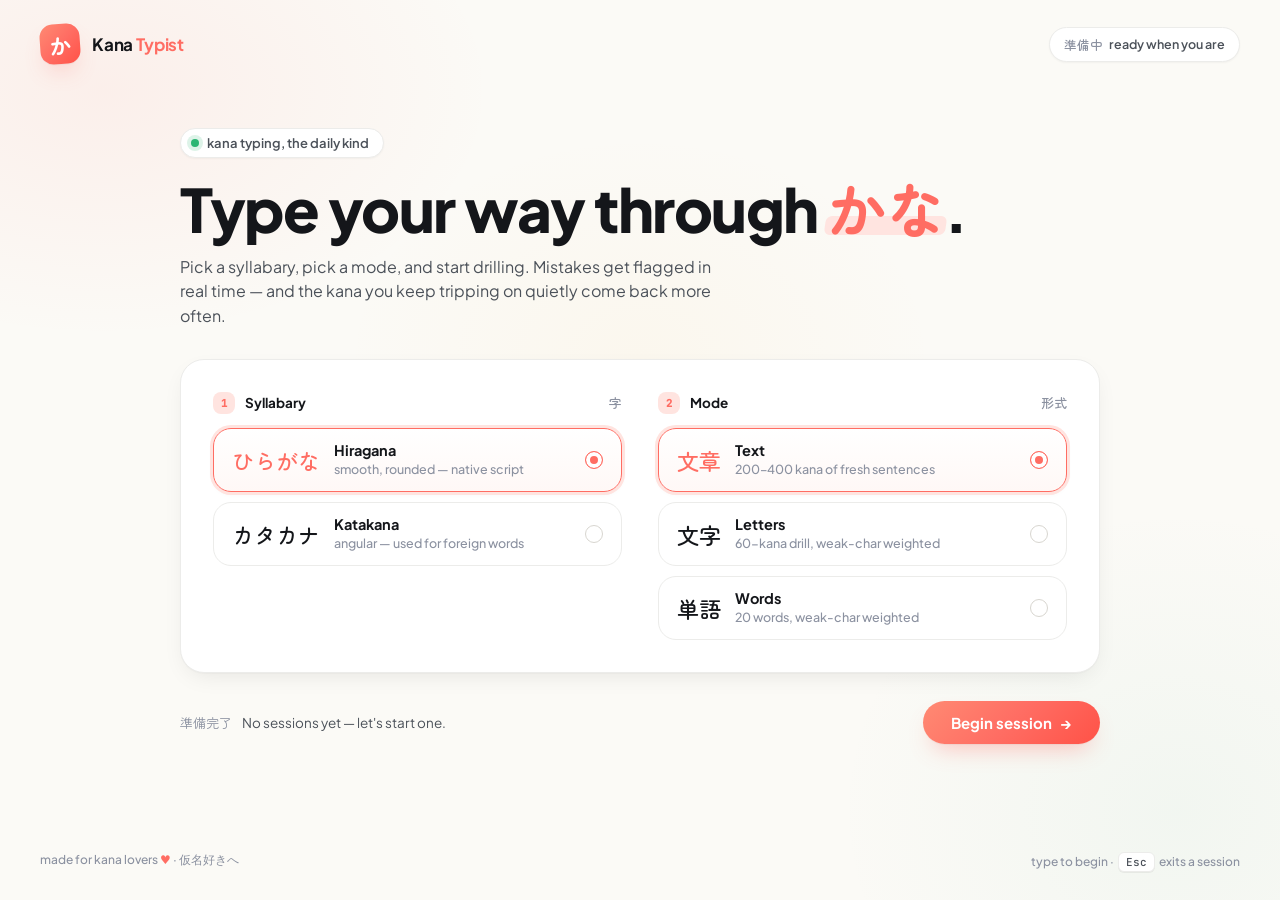
==== index.html @ a0c7f9ed "Initial commit: Kana Typist with Reading Practice mode - Added Reading Practice mode with beginner, " ====
<!DOCTYPE html>
<html lang="en">
<head>
<meta charset="UTF-8" />
<meta name="viewport" content="width=device-width, initial-scale=1.0, maximum-scale=1.0, user-scalable=no" />
<title>Kana Typist — Japanese Typing Trainer</title>
<link rel="preconnect" href="https://fonts.googleapis.com">
<link rel="preconnect" href="https://fonts.gstatic.com" crossorigin>
<link href="https://fonts.googleapis.com/css2?family=Plus+Jakarta+Sans:wght@400;500;600;700;800&family=Zen+Maru+Gothic:wght@400;500;700&family=JetBrains+Mono:wght@400;500;600&display=swap" rel="stylesheet">
<style>
  /* =============================================================
     Kana Typist — Fresh, modern Japanese typing trainer.
     Friendly app-like UI: warm coral + sage + honey on cream.
     ============================================================= */
  :root {
    --bg: #fbfaf6;
    --bg-tint-1: rgba(255, 109, 99, 0.08);
    --bg-tint-2: rgba(120, 195, 168, 0.07);
    --bg-tint-3: rgba(255, 199, 107, 0.06);
    --card: #ffffff;
    --card-soft: #f7f4ee;
    --ink: #14161a;
    --ink-soft: #4b5159;
    --muted: #8b91a0;
    --line: #ececea;
    --line-strong: #d8d6d0;
    --accent: #ff6d63;
    --accent-strong: #ec5347;
    --accent-soft: #ffe4e0;
    --accent-grad: linear-gradient(135deg, #ff8a73 0%, #ff6d63 50%, #ff5247 100%);
    --mint: #2bb673;
    --mint-soft: #d8f3e3;
    --honey: #f4a83a;
    --honey-soft: #ffeed1;
    --error: #e54b3a;
    --error-soft: #ffe1dc;
    --shadow-xs: 0 1px 2px rgba(20,16,12,.04);
    --shadow-sm: 0 2px 6px -1px rgba(20,16,12,.06), 0 1px 0 rgba(20,16,12,.02);
    --shadow-md: 0 8px 24px -8px rgba(20,16,12,.10), 0 1px 0 rgba(20,16,12,.02);
    --shadow-lg: 0 24px 60px -18px rgba(20,16,12,.18), 0 2px 0 rgba(20,16,12,.04);
    --shadow-pop: 0 12px 24px -10px rgba(255,109,99,.45), 0 1px 0 rgba(20,16,12,.04);
    --radius-xs: 8px;
    --radius-sm: 12px;
    --radius: 18px;
    --radius-lg: 24px;
    --radius-xl: 32px;
    --font-jp: "Zen Maru Gothic", "Hiragino Maru Gothic ProN", "Hiragino Sans", "Yu Gothic UI", system-ui, sans-serif;
    --font-ui: "Plus Jakarta Sans", -apple-system, "Segoe UI Variable Display", "Segoe UI", system-ui, sans-serif;
    --font-mono: "JetBrains Mono", "SF Mono", "Menlo", monospace;
    --bezier: cubic-bezier(0.22, 1, 0.36, 1);
    --bezier-pop: cubic-bezier(0.34, 1.56, 0.64, 1);
  }

  * { box-sizing: border-box; -webkit-tap-highlight-color: transparent; }
  html, body { height: 100%; }
  body {
    margin: 0;
    font-family: var(--font-ui);
    color: var(--ink);
    background: var(--bg);
    background-image:
      radial-gradient(ellipse 600px 380px at 8% 10%, var(--bg-tint-1), transparent 65%),
      radial-gradient(ellipse 520px 460px at 92% 90%, var(--bg-tint-2), transparent 65%),
      radial-gradient(ellipse 420px 320px at 50% 40%, var(--bg-tint-3), transparent 70%);
    -webkit-font-smoothing: antialiased;
    text-rendering: optimizeLegibility;
    overflow-x: hidden;
  }

  .app { position: relative; z-index: 1; min-height: 100%; display: flex; flex-direction: column; }

  /* =========================== Header =========================== */
  .header {
    display: flex;
    align-items: center;
    justify-content: space-between;
    padding: 24px 40px 12px;
    gap: 24px;
  }
  .brand { display: flex; align-items: center; gap: 12px; cursor: default; }
  .brand .mark {
    width: 40px; height: 40px;
    border-radius: 13px;
    background: var(--accent-grad);
    color: #fff;
    font-family: var(--font-jp);
    font-weight: 700;
    font-size: 22px;
    display: grid;
    place-items: center;
    line-height: 1;
    box-shadow: var(--shadow-pop);
    transform: rotate(-4deg);
    transition: transform .35s var(--bezier-pop);
  }
  .brand:hover .mark { transform: rotate(3deg) scale(1.06); }
  .brand .name { font-size: 17px; font-weight: 700; letter-spacing: -.01em; color: var(--ink); }
  .brand .name span { color: var(--accent); }

  .header .meta { display: flex; gap: 10px; align-items: center; flex-wrap: wrap; }
  .header .pill {
    padding: 7px 14px;
    background: #fff;
    border: 1px solid var(--line);
    border-radius: 999px;
    font-weight: 600;
    font-size: 12.5px;
    color: var(--ink-soft);
    box-shadow: var(--shadow-xs);
    display: inline-flex; align-items: center; gap: 6px;
  }
  .header .pill b { color: var(--accent); font-weight: 800; }
  .header .pill .ja-mini { font-family: var(--font-jp); color: var(--muted); font-weight: 500; }

  /* =========================== Main =========================== */
  main {
    flex: 1;
    display: flex;
    align-items: center;
    justify-content: center;
    padding: 16px 40px 56px;
  }
  .stage { width: 100%; max-width: 920px; }

  .screen { display: none; animation: fadeUp .5s var(--bezier) both; }
  .screen.active { display: block; }
  @keyframes fadeUp { from { opacity: 0; transform: translateY(14px); } to { opacity: 1; transform: translateY(0); } }

  /* =========================== Setup screen =========================== */
  .setup-hero { margin-bottom: 30px; }
  .setup-hero .eyebrow {
    display: inline-flex;
    align-items: center;
    gap: 8px;
    padding: 6px 14px 6px 10px;
    background: #fff;
    border: 1px solid var(--line);
    border-radius: 999px;
    font-size: 13px;
    font-weight: 600;
    color: var(--ink-soft);
    box-shadow: var(--shadow-xs);
    margin-bottom: 18px;
  }
  .setup-hero .eyebrow .dot {
    width: 8px; height: 8px; border-radius: 50%;
    background: var(--mint); box-shadow: 0 0 0 4px rgba(43,182,115,.16);
    animation: blink 2.4s ease-in-out infinite;
  }
  @keyframes blink { 0%,100%{opacity:1} 50%{opacity:.5} }
  .setup-hero h1 {
    margin: 0 0 14px;
    font-size: clamp(38px, 5.6vw, 60px);
    font-weight: 800;
    letter-spacing: -.025em;
    line-height: 1.04;
    color: var(--ink);
  }
  .setup-hero h1 .accent {
    color: var(--accent);
    position: relative;
    display: inline-block;
    font-family: var(--font-jp);
    font-weight: 700;
  }
  .setup-hero h1 .accent::after {
    content: ""; position: absolute; left: -2px; right: -2px; bottom: 6%;
    height: 30%; background: var(--accent-soft); z-index: -1; border-radius: 6px;
    transform: skewX(-8deg);
  }
  .setup-hero p {
    margin: 0;
    color: var(--ink-soft);
    max-width: 560px;
    line-height: 1.55;
    font-size: 16px;
  }

  .card {
    background: var(--card);
    border: 1px solid var(--line);
    border-radius: var(--radius-lg);
    box-shadow: var(--shadow-md);
  }

  .panel {
    padding: 28px;
    display: grid;
    grid-template-columns: 1fr;
    gap: 28px;
  }
  @media (min-width: 720px) {
    .panel { grid-template-columns: 1fr 1fr; gap: 36px; padding: 32px; }
  }

  .field-label {
    display: flex;
    align-items: center;
    gap: 10px;
    font-size: 13.5px;
    font-weight: 700;
    color: var(--ink);
    margin-bottom: 14px;
  }
  .field-label .num {
    width: 22px; height: 22px;
    border-radius: 8px;
    background: var(--accent-soft);
    color: var(--accent);
    font-size: 11px;
    font-weight: 800;
    display: grid; place-items: center;
    font-family: var(--font-mono);
  }
  .field-label .ja-mini {
    font-family: var(--font-jp);
    font-size: 13px;
    color: var(--muted);
    font-weight: 500;
    margin-left: auto;
  }

  .options { display: flex; flex-direction: column; gap: 10px; }
  .option {
    position: relative;
    appearance: none;
    width: 100%;
    text-align: left;
    display: flex;
    align-items: center;
    justify-content: space-between;
    gap: 14px;
    padding: 14px 18px;
    border: 1.5px solid var(--line);
    border-radius: var(--radius);
    background: #fff;
    cursor: pointer;
    transition: transform .25s var(--bezier-pop), border-color .2s ease, background-color .2s ease, box-shadow .25s ease;
    font-family: inherit;
    color: var(--ink);
  }
  .option:hover { border-color: var(--line-strong); transform: translateY(-1px); box-shadow: var(--shadow-sm); }
  .option:active { transform: translateY(0) scale(.99); }
  .option .label { display: flex; align-items: center; gap: 14px; min-width: 0; }
  .option .ja {
    font-family: var(--font-jp);
    font-size: 22px;
    font-weight: 500;
    color: var(--ink);
    line-height: 1;
    flex-shrink: 0;
  }
  .option .meta { display: flex; flex-direction: column; gap: 3px; min-width: 0; }
  .option .en { font-size: 14.5px; font-weight: 700; line-height: 1.1; }
  .option .desc { font-size: 12.5px; color: var(--muted); font-weight: 500; line-height: 1.2; }
  .option .hint {
    font-size: 10px;
    letter-spacing: .12em;
    text-transform: uppercase;
    font-weight: 800;
    color: var(--accent);
    background: var(--accent-soft);
    padding: 5px 10px;
    border-radius: 999px;
  }
  .option .dot {
    width: 18px; height: 18px;
    border-radius: 50%;
    border: 1.5px solid var(--line-strong);
    background: #fff;
    transition: all .25s var(--bezier-pop);
    flex-shrink: 0;
  }
  .option[aria-checked="true"] {
    border-color: var(--accent);
    background: linear-gradient(180deg, #fff, #fff8f6);
    box-shadow: 0 0 0 3px var(--accent-soft), var(--shadow-sm);
  }
  .option[aria-checked="true"] .dot {
    background: var(--accent);
    border-color: var(--accent);
    box-shadow: inset 0 0 0 4px #fff;
  }
  .option[aria-checked="true"] .ja { color: var(--accent); }
  .option.disabled { opacity: .55; cursor: not-allowed; }
  .option.disabled:hover { transform: none; box-shadow: none; }

  .start-row {
    margin-top: 28px;
    display: flex;
    align-items: center;
    justify-content: space-between;
    gap: 16px;
    flex-wrap: wrap;
  }
  .stats-mini {
    font-size: 13.5px;
    color: var(--ink-soft);
    display: flex; align-items: center; gap: 10px;
    flex-wrap: wrap;
  }
  .stats-mini b { color: var(--ink); font-weight: 700; }
  .stats-mini .sep { color: var(--line-strong); }
  .stats-mini .ja-mini { font-family: var(--font-jp); color: var(--muted); font-size: 13px; }

  /* Buttons */
  .btn {
    appearance: none;
    border: none;
    background: var(--ink);
    color: #fff;
    font-family: var(--font-ui);
    font-weight: 600;
    font-size: 15px;
    padding: 13px 24px;
    border-radius: 999px;
    cursor: pointer;
    transition: transform .25s var(--bezier-pop), background-color .25s ease, box-shadow .25s ease;
    display: inline-flex;
    align-items: center;
    gap: 8px;
    box-shadow: var(--shadow-sm);
    line-height: 1;
  }
  .btn:hover { transform: translateY(-2px) scale(1.02); box-shadow: var(--shadow-md); }
  .btn:active { transform: translateY(0) scale(.98); }
  .btn--ghost {
    background: #fff;
    color: var(--ink);
    border: 1.5px solid var(--line);
    box-shadow: var(--shadow-xs);
  }
  .btn--ghost:hover { background: #fff; border-color: var(--ink-soft); box-shadow: var(--shadow-sm); }
  .btn--accent {
    background: var(--accent-grad);
    color: #fff;
    box-shadow: var(--shadow-pop);
    font-weight: 700;
    padding: 14px 28px;
  }
  .btn--accent:hover { box-shadow: 0 16px 28px -8px rgba(255,109,99,.55), var(--shadow-md); }
  .btn .arrow { transition: transform .3s var(--bezier-pop); }
  .btn:hover .arrow { transform: translateX(4px); }

  /* =========================== Typing screen =========================== */
  .topbar {
    display: flex;
    align-items: center;
    justify-content: space-between;
    margin-bottom: 18px;
    gap: 16px;
    flex-wrap: wrap;
  }
  .crumbs {
    display: inline-flex;
    align-items: center;
    gap: 8px;
    padding: 7px 14px;
    background: #fff;
    border: 1px solid var(--line);
    border-radius: 999px;
    font-size: 12.5px;
    font-weight: 600;
    color: var(--ink-soft);
    box-shadow: var(--shadow-xs);
  }
  .crumbs .sep { color: var(--line-strong); margin: 0 2px; }
  .crumbs .cur { color: var(--accent); font-weight: 700; }

  .meters { display: flex; gap: 6px; align-items: center; flex-wrap: wrap; }
  .meter {
    display: inline-flex;
    align-items: baseline;
    gap: 5px;
    padding: 7px 12px;
    background: #fff;
    border: 1px solid var(--line);
    border-radius: 999px;
    box-shadow: var(--shadow-xs);
  }
  .meter .num {
    font-family: var(--font-mono);
    font-size: 14px;
    font-weight: 600;
    color: var(--ink);
    font-variant-numeric: tabular-nums;
  }
  .meter .lbl {
    font-size: 10.5px;
    font-weight: 700;
    letter-spacing: .04em;
    color: var(--muted);
    text-transform: uppercase;
  }
  .meter.acc .num { color: var(--mint); }
  .meter.err .num { color: var(--accent); }

  .progress-track {
    height: 6px;
    background: #fff;
    border: 1px solid var(--line);
    border-radius: 999px;
    margin-bottom: 18px;
    overflow: hidden;
    box-shadow: var(--shadow-xs);
  }
  .progress-fill {
    height: 100%;
    background: var(--accent-grad);
    width: 0%;
    border-radius: 999px;
    transition: width .25s var(--bezier);
  }

  .typing-card {
    padding: 36px 40px 24px;
    position: relative;
    border-radius: var(--radius-lg);
  }

  .text-box {
    font-family: var(--font-jp);
    font-size: clamp(22px, 2.7vw, 30px);
    line-height: 2.1;
    letter-spacing: .04em;
    color: var(--ink);
    font-weight: 500;
    word-break: break-all;
    max-height: 56vh;
    overflow-y: auto;
    padding-right: 6px;
  }
  .text-box::-webkit-scrollbar { width: 6px; }
  .text-box::-webkit-scrollbar-thumb { background: var(--line-strong); border-radius: 3px; }

  /* Letters mode */
  .text-box.letters-mode {
    font-size: clamp(30px, 3.6vw, 42px);
    line-height: 2.0;
    letter-spacing: .14em;
    text-align: center;
    word-break: keep-all;
    padding: 8px 0;
  }
  .text-box.letters-mode .ch { padding: 0 4px; }
  .text-box.letters-mode .ch.cur { padding: 0 6px; }

  /* Words mode — chip cards */
  .text-box.words-mode {
    font-size: clamp(22px, 2.5vw, 28px);
    line-height: 1.5;
    text-align: center;
    word-break: keep-all;
    padding: 12px 0;
    letter-spacing: .02em;
  }
  .text-box.words-mode .word {
    display: inline-block;
    padding: 10px 16px;
    margin: 6px;
    background: #fff;
    border: 1.5px solid var(--line);
    border-radius: var(--radius);
    transition: all .35s var(--bezier-pop);
  }
  .text-box.words-mode .word.is-current {
    border-color: var(--accent);
    background: linear-gradient(180deg, #fff, #fff5f3);
    transform: translateY(-2px) scale(1.04);
    box-shadow: var(--shadow-pop);
  }
  .text-box.words-mode .word.is-done {
    border-color: var(--mint-soft);
    background: var(--mint-soft);
  }
  .text-box.words-mode .word.is-done .ch.done { color: var(--mint); }

  .ch { transition: color .15s ease, background-color .15s ease; display: inline-block; }
  .ch.done { color: var(--mint); }
  .ch.cur {
    color: var(--accent);
    background: linear-gradient(180deg, transparent 60%, var(--accent-soft) 60%);
    border-radius: 3px;
  }
  .ch.err {
    color: var(--error);
    background: var(--error-soft);
    border-radius: 3px;
  }
  .ch.punct { color: var(--muted); }

  .romaji-strip {
    margin-top: 22px;
    padding: 14px 18px;
    background: var(--card-soft);
    border-radius: var(--radius);
    display: flex;
    align-items: center;
    justify-content: space-between;
    gap: 16px;
    flex-wrap: wrap;
  }
  .roma-target {
    font-family: var(--font-mono);
    font-size: 18px;
    letter-spacing: .12em;
    color: var(--ink-soft);
    font-weight: 600;
    display: flex; align-items: baseline; gap: 14px;
  }
  .roma-target .typed { color: var(--mint); }
  .roma-target .pending { color: var(--muted); font-weight: 500; }
  .roma-target .typed.err {
    color: var(--error); background: var(--error-soft);
    padding: 1px 4px; border-radius: 4px;
  }
  .roma-target .ja-hint {
    font-family: var(--font-jp);
    font-size: 22px;
    font-weight: 500;
    color: var(--ink);
    letter-spacing: 0;
  }
  .roma-hint {
    font-size: 11.5px;
    font-weight: 600;
    color: var(--muted);
    display: inline-flex;
    align-items: center;
    gap: 6px;
  }

  .typing-actions {
    margin-top: 18px;
    display: flex;
    gap: 10px;
    justify-content: flex-end;
    flex-wrap: wrap;
  }

  .hidden-input { position: absolute; opacity: 0; pointer-events: none; width: 1px; height: 1px; }

  @keyframes shake {
    0%, 100% { transform: translateX(0); }
    25% { transform: translateX(-4px); }
    75% { transform: translateX(4px); }
  }
  .shake { animation: shake .22s ease both; }

  /* =========================== Stats screen =========================== */
  .stats-card { padding: 36px 40px; text-align: left; border-radius: var(--radius-xl); }
  .stats-eyebrow {
    display: inline-flex;
    align-items: center;
    gap: 8px;
    padding: 6px 14px 6px 10px;
    background: var(--mint-soft);
    color: var(--mint);
    border-radius: 999px;
    font-size: 12.5px;
    font-weight: 700;
    margin-bottom: 12px;
  }
  .stats-eyebrow .dot { width: 8px; height: 8px; border-radius: 50%; background: var(--mint); }
  .stats-title {
    font-family: var(--font-jp);
    font-size: clamp(34px, 4.4vw, 48px);
    margin: 0 0 6px;
    font-weight: 700;
    letter-spacing: -.01em;
    line-height: 1.1;
  }
  .stats-title .en {
    display: block;
    font-family: var(--font-ui);
    font-style: normal;
    font-weight: 500;
    font-size: 16px;
    color: var(--ink-soft);
    margin-top: 6px;
  }

  .stats-grid {
    display: grid;
    grid-template-columns: repeat(3, 1fr);
    gap: 14px;
    margin: 28px 0 8px;
  }
  @media (max-width: 600px) { .stats-grid { grid-template-columns: 1fr; } }
  .stat-box {
    background: #fff;
    border: 1.5px solid var(--line);
    border-radius: var(--radius);
    padding: 22px 22px 18px;
    transition: transform .3s var(--bezier-pop), box-shadow .3s ease;
    position: relative;
    overflow: hidden;
  }
  .stat-box:hover { transform: translateY(-2px); box-shadow: var(--shadow-md); }
  .stat-box::before {
    content: ""; position: absolute; right: -30px; top: -30px;
    width: 90px; height: 90px; border-radius: 50%;
    background: currentColor; opacity: .07;
  }
  .stat-box .num {
    font-family: var(--font-ui);
    font-size: 44px;
    font-weight: 800;
    font-variant-numeric: tabular-nums;
    color: var(--ink);
    letter-spacing: -.025em;
    line-height: 1;
  }
  .stat-box .unit {
    font-family: var(--font-ui);
    font-size: 14px;
    font-weight: 700;
    color: var(--muted);
    margin-left: 4px;
  }
  .stat-box .lbl {
    margin-top: 10px;
    font-size: 12.5px;
    font-weight: 700;
    color: var(--ink-soft);
    display: flex; align-items: center; gap: 6px;
  }
  .stat-box .lbl .ja-mini { font-family: var(--font-jp); color: var(--muted); font-size: 12.5px; font-weight: 500; }
  .stat-box.accent { color: var(--accent); }
  .stat-box.accent .num { color: var(--accent); }
  .stat-box.green { color: var(--mint); }
  .stat-box.green .num { color: var(--mint); }
  .stat-box.error { color: var(--honey); }
  .stat-box.error .num { color: var(--honey); }

  .weakness {
    margin-top: 22px;
    padding: 22px;
    background: var(--card-soft);
    border-radius: var(--radius);
  }
  .weakness h3 {
    margin: 0 0 14px;
    font-size: 13.5px;
    font-weight: 700;
    color: var(--ink);
    display: flex; align-items: center; gap: 8px;
  }
  .weakness h3 .ja-mini { color: var(--muted); font-family: var(--font-jp); font-weight: 500; font-size: 13px; }

  .weak-list { display: flex; flex-wrap: wrap; gap: 8px; }
  .weak-chip {
    display: inline-flex;
    align-items: baseline;
    gap: 6px;
    padding: 8px 14px;
    background: #fff;
    border: 1px solid var(--line);
    color: var(--ink);
    border-radius: 999px;
    font-size: 13px;
    font-weight: 600;
    transition: transform .25s var(--bezier-pop), box-shadow .25s ease;
  }
  .weak-chip:hover { transform: translateY(-2px); box-shadow: var(--shadow-sm); }
  .weak-chip .ja { font-family: var(--font-jp); font-size: 19px; color: var(--accent); font-weight: 700; }
  .weak-chip .ro { font-family: var(--font-mono); font-size: 11px; color: var(--muted); font-weight: 500; }
  .weak-chip .count { font-family: var(--font-mono); font-size: 11px; color: var(--accent); font-weight: 700; }
  .weak-empty { font-size: 14px; color: var(--muted); }

  /* History chart */
  .history {
    margin-top: 16px;
    padding: 22px;
    background: #fff;
    border: 1.5px solid var(--line);
    border-radius: var(--radius);
  }
  .history-head {
    display: flex; justify-content: space-between; align-items: baseline;
    margin-bottom: 16px; flex-wrap: wrap; gap: 8px;
  }
  .history-head h3 {
    margin: 0;
    font-size: 13.5px;
    font-weight: 700;
    color: var(--ink);
    display: flex; align-items: center; gap: 8px;
  }
  .history-head h3 .ja-mini { color: var(--muted); font-family: var(--font-jp); font-weight: 500; font-size: 13px; }
  .history-head .legend { display: flex; gap: 14px; font-size: 11.5px; color: var(--ink-soft); font-weight: 600; }
  .legend-item { display: inline-flex; align-items: center; gap: 6px; }
  .legend-item .swatch { width: 14px; height: 3px; border-radius: 999px; }
  .legend-item .swatch.cpm { background: var(--accent); }
  .legend-item .swatch.acc { background: var(--mint); }

  .history-chart { width: 100%; height: 150px; display: block; overflow: visible; }
  .history-chart .grid-line { stroke: var(--line); stroke-width: 1; }
  .history-chart .axis-label {
    font-size: 10px; font-family: var(--font-mono); fill: var(--muted); font-weight: 600;
  }
  .history-chart .line-cpm { fill: none; stroke: var(--accent); stroke-width: 2.5; stroke-linecap: round; stroke-linejoin: round; }
  .history-chart .line-acc { fill: none; stroke: var(--mint); stroke-width: 2.5; stroke-linecap: round; stroke-linejoin: round; stroke-dasharray: 4 3; }
  .history-chart .area-cpm { fill: var(--accent); opacity: .12; }
  .history-chart .dot-cpm { fill: var(--accent); }
  .history-chart .dot-acc { fill: var(--mint); }
  .history-chart .dot-latest { stroke: #fff; stroke-width: 2; r: 5; }

  .history-empty {
    text-align: center;
    padding: 22px 0;
    color: var(--muted);
    font-size: 14px;
  }
  .history-empty .ja-mini {
    font-family: var(--font-jp);
    display: block;
    font-size: 22px;
    color: var(--ink-soft);
    margin-bottom: 6px;
    font-weight: 500;
  }
  .history-summary {
    margin-top: 14px;
    display: flex; gap: 18px; flex-wrap: wrap;
    font-size: 12.5px;
    color: var(--ink-soft);
    font-weight: 500;
  }
  .history-summary b { color: var(--ink); font-weight: 700; }
  .history-summary .accent { color: var(--accent); font-weight: 700; }

  .stats-actions {
    margin-top: 26px;
    display: flex;
    gap: 10px;
    flex-wrap: wrap;
  }

  /* =========================== Footer =========================== */
  .footer {
    padding: 16px 40px 28px;
    font-size: 12px;
    font-weight: 500;
    color: var(--muted);
    display: flex;
    justify-content: space-between;
    gap: 16px;
    flex-wrap: wrap;
  }
  .footer .kbd {
    display: inline-block;
    border: 1px solid var(--line);
    border-radius: 6px;
    padding: 2px 7px;
    background: #fff;
    color: var(--ink-soft);
    margin: 0 2px;
    font-size: 11px;
    font-family: var(--font-mono);
    box-shadow: 0 1px 0 rgba(0,0,0,.06);
  }
  .footer .heart { color: var(--accent); }

  /* Mobile */
  @media (max-width: 640px) {
    .header { padding: 18px 18px 4px; }
    main { padding: 12px 16px 36px; }
    .typing-card { padding: 22px 18px 18px; }
    .stats-card { padding: 24px 20px; }
    .footer { padding: 12px 18px 20px; }
    .meter .lbl { display: none; }
    .header .pill .ja-mini { display: none; }
  }

  ::selection { background: var(--accent-soft); color: var(--ink); }
</style>
</head>
<body>
<div class="app" id="app">

  <header class="header">
    <div class="brand">
      <span class="mark" aria-hidden="true">か</span>
      <span class="name">Kana <span>Typist</span></span>
    </div>
    <div class="meta" id="headerMeta">
      <div class="pill" id="headerStreak" data-testid="header-streak">ready when you are</div>
    </div>
  </header>

  <main>
    <div class="stage">

      <!-- ============ SETUP ============ -->
      <section class="screen active" id="screen-setup" data-testid="screen-setup">
        <div class="setup-hero">
          <div class="eyebrow"><span class="dot"></span> kana typing, the daily kind</div>
          <h1>Type your way through <span class="accent">かな</span>.</h1>
          <p>
            Pick a syllabary, pick a mode, and start drilling. Mistakes get flagged in real time — and the kana you keep tripping on quietly come back more often.
          </p>
        </div>

        <div class="card panel" data-testid="setup-panel">
          <div>
            <div class="field-label">
              <span class="num">1</span> Syllabary
              <span class="ja-mini">字</span>
            </div>
            <div class="options" id="alphabetOptions" role="radiogroup" aria-label="Alphabet">
              <button class="option" role="radio" aria-checked="true" data-value="hiragana" data-testid="option-hiragana">
                <span class="label">
                  <span class="ja">ひらがな</span>
                  <span class="meta">
                    <span class="en">Hiragana</span>
                    <span class="desc">smooth, rounded — native script</span>
                  </span>
                </span>
                <span class="dot" aria-hidden="true"></span>
              </button>
              <button class="option" role="radio" aria-checked="false" data-value="katakana" data-testid="option-katakana">
                <span class="label">
                  <span class="ja">カタカナ</span>
                  <span class="meta">
                    <span class="en">Katakana</span>
                    <span class="desc">angular — used for foreign words</span>
                  </span>
                </span>
                <span class="dot" aria-hidden="true"></span>
              </button>
            </div>
          </div>

          <div>
            <div class="field-label">
              <span class="num">2</span> Mode
              <span class="ja-mini">形式</span>
            </div>
            <div class="options" id="modeOptions" role="radiogroup" aria-label="Mode">
              <button class="option" role="radio" aria-checked="true" data-value="text" data-testid="option-mode-text">
                <span class="label">
                  <span class="ja">文章</span>
                  <span class="meta">
                    <span class="en">Text</span>
                    <span class="desc">200–400 kana of fresh sentences</span>
                  </span>
                </span>
                <span class="dot" aria-hidden="true"></span>
              </button>
              <button class="option" role="radio" aria-checked="false" data-value="letters" data-testid="option-mode-letters">
                <span class="label">
                  <span class="ja">文字</span>
                  <span class="meta">
                    <span class="en">Letters</span>
                    <span class="desc">60-kana drill, weak-char weighted</span>
                  </span>
                </span>
                <span class="dot" aria-hidden="true"></span>
              </button>
              <button class="option" role="radio" aria-checked="false" data-value="words" data-testid="option-mode-words">
                <span class="label">
                  <span class="ja">単語</span>
                  <span class="meta">
                    <span class="en">Words</span>
                    <span class="desc">20 words, weak-char weighted</span>
                  </span>
                </span>
                <span class="dot" aria-hidden="true"></span>
              </button>
            </div>
          </div>
        </div>

        <div class="start-row">
          <div class="stats-mini" id="lastSessionInfo">
            <span class="ja-mini">準備完了</span>
            <span>No sessions yet — let's start one.</span>
          </div>
          <button class="btn btn--accent" id="startBtn" data-testid="start-btn">
            Begin session <span class="arrow">→</span>
          </button>
        </div>
      </section>

      <!-- ============ TYPING ============ -->
      <section class="screen" id="screen-typing" data-testid="screen-typing">
        <div class="topbar">
          <div class="crumbs">
            <span id="crumbAlphabet">Hiragana</span>
            <span class="sep">·</span>
            <span class="cur" id="crumbMode">Text</span>
          </div>
          <div class="meters" data-testid="live-meters">
            <div class="meter"><span class="num" id="liveCpm">0</span><span class="lbl">cpm</span></div>
            <div class="meter acc"><span class="num" id="liveAcc">100</span><span class="lbl">% acc</span></div>
            <div class="meter err"><span class="num" id="liveErr">0</span><span class="lbl">err</span></div>
          </div>
        </div>

        <div class="progress-track"><div class="progress-fill" id="progressFill"></div></div>

        <div class="card typing-card" id="typingCard" data-testid="typing-card">
          <div class="text-box" id="textBox" aria-live="polite"></div>

          <div class="romaji-strip">
            <div class="roma-target" id="romaTarget" data-testid="roma-target"></div>
            <div class="roma-hint">type romaji · <span class="kbd">Esc</span> to quit</div>
          </div>

          <input class="hidden-input" id="hiddenInput" autocomplete="off" autocapitalize="off" autocorrect="off" spellcheck="false" inputmode="text" />
        </div>

        <div class="typing-actions">
          <button class="btn btn--ghost" id="quitBtn" data-testid="quit-btn">Quit</button>
          <button class="btn btn--ghost" id="newDuringBtn" data-testid="new-during-btn">New session</button>
        </div>
      </section>

      <!-- ============ STATS ============ -->
      <section class="screen" id="screen-stats" data-testid="screen-stats">
        <div class="card stats-card">
          <div class="stats-eyebrow">
            <span class="dot"></span> Session complete
          </div>
          <h1 class="stats-title">
            おつかれ
            <span class="en">Nice run — here's how it went.</span>
          </h1>

          <div class="stats-grid">
            <div class="stat-box accent">
              <div><span class="num" id="finalCpm" data-testid="final-cpm">0</span><span class="unit">cpm</span></div>
              <div class="lbl">Speed <span class="ja-mini">速さ</span></div>
            </div>
            <div class="stat-box green">
              <div><span class="num" id="finalAcc" data-testid="final-acc">0</span><span class="unit">%</span></div>
              <div class="lbl">Accuracy <span class="ja-mini">正確</span></div>
            </div>
            <div class="stat-box error">
              <div><span class="num" id="finalErr" data-testid="final-err">0</span></div>
              <div class="lbl">Errors <span class="ja-mini">間違い</span></div>
            </div>
          </div>

          <div class="weakness">
            <h3>Characters to revisit <span class="ja-mini">弱点</span></h3>
            <div class="weak-list" id="weakList"></div>
          </div>

          <div class="history" data-testid="history-panel">
            <div class="history-head">
              <h3>Progress over time <span class="ja-mini">記録</span></h3>
              <div class="legend">
                <span class="legend-item"><span class="swatch cpm"></span>CPM</span>
                <span class="legend-item"><span class="swatch acc"></span>Accuracy</span>
              </div>
            </div>
            <div id="historyBody"></div>
          </div>

          <div class="stats-actions">
            <button class="btn btn--accent" id="newTextBtn" data-testid="new-text-btn">
              New session <span class="arrow">→</span>
            </button>
            <button class="btn btn--ghost" id="backToSetupBtn" data-testid="back-to-setup-btn">Change settings</button>
          </div>
        </div>
      </section>

    </div>
  </main>

  <footer class="footer">
    <div>made for kana lovers <span class="heart">♥</span> · 仮名好きへ</div>
    <div>type to begin · <span class="kbd">Esc</span> exits a session</div>
  </footer>

</div>

<script>
/* =========================================================
   KANA TYPIST — vanilla JS module
   ========================================================= */
(function () {
  'use strict';

  /* ---------- Romaji maps (Hepburn) ---------- */
  const HIRA = {
    'あ':'a','い':'i','う':'u','え':'e','お':'o',
    'か':'ka','き':'ki','く':'ku','け':'ke','こ':'ko',
    'が':'ga','ぎ':'gi','ぐ':'gu','げ':'ge','ご':'go',
    'さ':'sa','し':'shi','す':'su','せ':'se','そ':'so',
    'ざ':'za','じ':'ji','ず':'zu','ぜ':'ze','ぞ':'zo',
    'た':'ta','ち':'chi','つ':'tsu','て':'te','と':'to',
    'だ':'da','ぢ':'ji','づ':'zu','で':'de','ど':'do',
    'な':'na','に':'ni','ぬ':'nu','ね':'ne','の':'no',
    'は':'ha','ひ':'hi','ふ':'fu','へ':'he','ほ':'ho',
    'ば':'ba','び':'bi','ぶ':'bu','べ':'be','ぼ':'bo',
    'ぱ':'pa','ぴ':'pi','ぷ':'pu','ぺ':'pe','ぽ':'po',
    'ま':'ma','み':'mi','む':'mu','め':'me','も':'mo',
    'や':'ya','ゆ':'yu','よ':'yo',
    'ら':'ra','り':'ri','る':'ru','れ':'re','ろ':'ro',
    'わ':'wa','を':'wo','ん':'n'
  };
  const YOON = {
    'きゃ':'kya','きゅ':'kyu','きょ':'kyo',
    'ぎゃ':'gya','ぎゅ':'gyu','ぎょ':'gyo',
    'しゃ':'sha','しゅ':'shu','しょ':'sho',
    'じゃ':'ja','じゅ':'ju','じょ':'jo',
    'ちゃ':'cha','ちゅ':'chu','ちょ':'cho',
    'にゃ':'nya','にゅ':'nyu','にょ':'nyo',
    'ひゃ':'hya','ひゅ':'hyu','ひょ':'hyo',
    'びゃ':'bya','びゅ':'byu','びょ':'byo',
    'ぴゃ':'pya','ぴゅ':'pyu','ぴょ':'pyo',
    'みゃ':'mya','みゅ':'myu','みょ':'myo',
    'りゃ':'rya','りゅ':'ryu','りょ':'ryo'
  };
  const SMALL_TSU = 'っ';
  const PUNCT = '。、！？・「」『』 　';

  // hiragana <-> katakana shift (basic block)
  function hiraToKata(s) {
    let out = '';
    for (const c of s) {
      const cc = c.charCodeAt(0);
      if (cc >= 0x3041 && cc <= 0x3096) out += String.fromCharCode(cc + 0x60);
      else out += c;
    }
    return out;
  }
  function kataToHira(s) {
    let out = '';
    for (const c of s) {
      const cc = c.charCodeAt(0);
      if (cc >= 0x30A1 && cc <= 0x30F6) out += String.fromCharCode(cc - 0x60);
      else out += c;
    }
    return out;
  }

  /* ---------- Tokenizer: kana string -> array of typing tokens ----------
     Each token: { kana: <displayed glyph(s)>, romaji: <expected typing>, isPunct }
     - yōon (きゃ etc.) is a single token with combined kana glyph
     - sokuon (っ) doubles next consonant: produces a token whose kana is 'っ' and romaji is the doubled consonant of the *next* kana token's romaji[0]; the next kana token is unchanged. We instead merge: produce token { kana:'っ', romaji:firstC }, leaving next kana token to type its full romaji.
     - ん → 'n', or 'nn' if followed by vowel/y/n
  --------------------------------------------------------------------- */
  function tokenize(text) {
    // normalise: convert katakana to hiragana for romaji lookup, but keep display as original
    const tokens = [];
    const chars = Array.from(text);
    for (let i = 0; i < chars.length; i++) {
      const ch = chars[i];
      const next = chars[i + 1] || '';
      const hCh = kataToHira(ch);
      const hNext = kataToHira(next);

      // punctuation / spaces (auto-skip during typing)
      if (PUNCT.indexOf(ch) >= 0) {
        tokens.push({ kana: ch, romaji: '', isPunct: true });
        continue;
      }

      // sokuon
      if (hCh === SMALL_TSU) {
        // peek next romaji
        let nextRoma = '';
        const combo = hNext + (kataToHira(chars[i + 2] || ''));
        if (YOON[combo]) nextRoma = YOON[combo];
        else if (HIRA[hNext]) nextRoma = HIRA[hNext];
        const dbl = nextRoma ? nextRoma[0] : '';
        // 'ch' in chi: っち => tchi (Hepburn). Handle that special-case.
        const sokuRoma = (dbl === 'c' && nextRoma.startsWith('ch')) ? 't' : dbl;
        tokens.push({ kana: ch, romaji: sokuRoma, isSoku: true });
        continue;
      }

      // yōon (combine current + small ya/yu/yo)
      const combo = hCh + hNext;
      if (YOON[combo]) {
        tokens.push({ kana: ch + next, romaji: YOON[combo] });
        i++;
        continue;
      }

      // ん
      if (hCh === 'ん') {
        // if next char's romaji starts with a vowel, y, or n -> require 'nn'
        let nr = '';
        const c2 = kataToHira(next);
        const c3 = kataToHira(chars[i + 2] || '');
        if (YOON[c2 + c3]) nr = YOON[c2 + c3];
        else if (HIRA[c2]) nr = HIRA[c2];
        const ambiguous = nr && /^[aiueoyn]/.test(nr);
        tokens.push({ kana: ch, romaji: ambiguous ? 'nn' : 'n' });
        continue;
      }

      // single kana
      if (HIRA[hCh]) {
        tokens.push({ kana: ch, romaji: HIRA[hCh] });
        continue;
      }

      // unknown -> render as punct (skip)
      tokens.push({ kana: ch, romaji: '', isPunct: true });
    }
    return tokens;
  }

  /* ---------- Vocabulary (pure hiragana) ---------- */
  const VOCAB = {
    subj: ['わたし','ぼく','かれ','かのじょ','ともだち','せんせい','がくせい','はは','ちち','あね','あに','いもうと','おとうと','ねこ','いぬ','こども','むすめ','むすこ'],
    obj:  ['ほん','てがみ','おちゃ','みず','ごはん','おかし','えいが','おんがく','しゃしん','にほんご','えいご','うた','ゆめ','はな','りんご','たまご','さかな','やさい','くだもの','パン'.replace(/./g,'')],
    place:['いえ','がっこう','こうえん','えき','やま','うみ','まち','みせ','にわ','へや','としょかん','びょういん','きっさてん','こうじょう','しょくどう','ちかてつ'],
    verb: ['たべます','のみます','みます','よみます','かきます','ききます','はなします','あるきます','はしります','おもいます','つくります','あいます','まちます','かいます','うります','おしえます','ならいます','つかいます'],
    adj:  ['おおきい','ちいさい','たかい','ひくい','あたらしい','ふるい','うつくしい','やさしい','むずかしい','おもしろい','たのしい','すずしい','あたたかい','つめたい','あかるい','くらい','はやい','おそい'],
    time: ['きょう','あした','きのう','いつも','ときどき','まいにち','まいあさ','まいばん','けさ','こんばん'],
    conj: ['そして','でも','それから','だから','けれども','また']
  };
  // remove empty (we used a stripping trick by accident)
  VOCAB.obj = VOCAB.obj.filter(Boolean);

  const TEMPLATES = [
    '{subj}は{obj}が{adj}です。',
    '{subj}は{place}で{obj}を{verb}。',
    '{time}、{subj}は{place}へいきます。',
    '{subj}は{adj}{obj}を{verb}。',
    '{subj}と{subj2}は{place}で{verb}。',
    '{adj}{place}で{subj}は{obj}を{verb}。',
    '{subj}は{time}{obj}を{verb}。',
    '{time}、{subj}は{adj}ゆめをみました。',
    '{subj}の{obj}はとても{adj}です。',
    '{subj}は{place}にいます。',
    '{conj}、{subj}は{obj}を{verb}。',
    '{subj}は{adj}うたを{verb}。'
  ];

  /* ---------- Weak character store ---------- */
  const WEAK_KEY = 'kanaTypist.weakChars';
  function loadWeak() {
    try { return JSON.parse(localStorage.getItem(WEAK_KEY)) || {}; }
    catch { return {}; }
  }
  function saveWeak(w) {
    try { localStorage.setItem(WEAK_KEY, JSON.stringify(w)); } catch {}
  }
  function bumpWeak(kana) {
    const w = loadWeak();
    // strip yōon: count first kana (the consonant carrier) and the small one
    for (const c of kana) {
      w[c] = (w[c] || 0) + 1;
    }
    saveWeak(w);
  }
  function topWeak(n = 6) {
    const w = loadWeak();
    return Object.entries(w).sort((a,b) => b[1]-a[1]).slice(0, n);
  }

  /* ---------- Random helpers (with weak biasing) ---------- */
  function pick(arr) { return arr[Math.floor(Math.random() * arr.length)]; }

  // weighted pick: words containing top-weak kana get higher weight
  function pickWeighted(arr) {
    const weak = loadWeak();
    const weakSet = new Set(
      Object.entries(weak).sort((a,b) => b[1]-a[1]).slice(0, 5).map(([k]) => k)
    );
    if (weakSet.size === 0) return pick(arr);
    const weights = arr.map(word => {
      let w = 1;
      for (const c of word) if (weakSet.has(c)) w += 2.5;
      return w;
    });
    const total = weights.reduce((a,b) => a+b, 0);
    let r = Math.random() * total;
    for (let i = 0; i < arr.length; i++) {
      r -= weights[i];
      if (r <= 0) return arr[i];
    }
    return arr[arr.length - 1];
  }

  function buildSentence() {
    const tpl = pick(TEMPLATES);
    return tpl.replace(/\{(\w+?)\}/g, (_, k) => {
      const key = k.replace(/\d+$/, '');
      const pool = VOCAB[key] || [''];
      return pickWeighted(pool);
    });
  }

  function generateText(alphabet, minLen = 220, maxLen = 360) {
    let out = '';
    let safety = 60;
    while (out.length < minLen && safety-- > 0) {
      out += buildSentence();
    }
    // trim to maxLen at sentence boundary
    if (out.length > maxLen) {
      const cut = out.lastIndexOf('。', maxLen);
      out = cut > minLen ? out.slice(0, cut + 1) : out.slice(0, maxLen);
    }
    if (alphabet === 'katakana') out = hiraToKata(out);
    return out;
  }

  /* ---------- Letters mode ----------
     A drill of individual kana (mono + yōon), heavily weighted toward
     characters the user has stumbled on in past sessions. ----------- */
  const KANA_POOL = [
    'あ','い','う','え','お',
    'か','き','く','け','こ',
    'さ','し','す','せ','そ',
    'た','ち','つ','て','と',
    'な','に','ぬ','ね','の',
    'は','ひ','ふ','へ','ほ',
    'ま','み','む','め','も',
    'や','ゆ','よ',
    'ら','り','る','れ','ろ',
    'わ','を','ん',
    'が','ぎ','ぐ','げ','ご',
    'ざ','じ','ず','ぜ','ぞ',
    'だ','で','ど',
    'ば','び','ぶ','べ','ぼ',
    'ぱ','ぴ','ぷ','ぺ','ぽ',
    // yōon
    'きゃ','きゅ','きょ','しゃ','しゅ','しょ','ちゃ','ちゅ','ちょ',
    'にゃ','にゅ','にょ','ひゃ','ひゅ','ひょ','みゃ','みゅ','みょ',
    'りゃ','りゅ','りょ',
    'ぎゃ','ぎゅ','ぎょ','じゃ','じゅ','じょ',
    'びゃ','びゅ','びょ','ぴゃ','ぴゅ','ぴょ'
  ];

  // Weighted random kana pick — base weight 1; each weak count adds 1.8
  // (tuned so a kana with 3 mistakes is ~6× more likely than a fresh one).
  function pickWeightedKana(pool) {
    const weak = loadWeak();
    const weights = pool.map(k => {
      let w = 1;
      for (const c of k) w += (weak[c] || 0) * 1.8;
      return w;
    });
    const total = weights.reduce((a, b) => a + b, 0);
    let r = Math.random() * total;
    for (let i = 0; i < pool.length; i++) {
      r -= weights[i];
      if (r <= 0) return pool[i];
    }
    return pool[pool.length - 1];
  }

  function generateLetters(alphabet, n = 60) {
    // avoid the same kana twice in a row (feels nicer)
    const out = [];
    let prev = '';
    for (let i = 0; i < n; i++) {
      let pickK = pickWeightedKana(KANA_POOL);
      if (pickK === prev) pickK = pickWeightedKana(KANA_POOL);
      out.push(pickK);
      prev = pickK;
    }
    let text = out.join('\u3000'); // wide space → tokenized as auto-skipped punct
    if (alphabet === 'katakana') text = hiraToKata(text);
    return text;
  }

  /* ---------- Words mode ----------
     Drill 20 random words from the same vocabulary the Text mode draws from,
     plus extra single-purpose word-drill words. Weighted by weak chars summed
     across the whole word so a word like "きょうしつ" gets serious weight if
     き / ょ / つ are in the user's weak set.
  -------------------------------------------------------------------- */
  const WORDS_POOL = Array.from(new Set([
    ...VOCAB.subj, ...VOCAB.obj, ...VOCAB.place, ...VOCAB.verb,
    ...VOCAB.adj,  ...VOCAB.time, ...VOCAB.conj,
    // some extra fun, common words across kana coverage
    'こんにちは','ありがとう','すみません','おはよう','おやすみ','さようなら',
    'がんばって','だいじょうぶ','うれしい','かなしい','たのしみ','たいへん',
    'しゅくだい','がっこう','せんぱい','こうはい','りょこう','しゅうまつ',
    'きょうしつ','じゅぎょう','れんしゅう','しゅみ','ゆうめい','びじゅつ',
    'おんせん','まつり','しんぶん','てんき','じてんしゃ','でんしゃ',
    'りょうり','やきとり','すきやき','ぎゅうにゅう','こうちゃ','みっか'
  ]));

  function generateWords(alphabet, n = 20) {
    const out = [];
    let prev = '';
    for (let i = 0; i < n; i++) {
      let w = pickWeighted(WORDS_POOL);
      if (w === prev) w = pickWeighted(WORDS_POOL);
      out.push(w);
      prev = w;
    }
    let text = out.join('\u3000');
    if (alphabet === 'katakana') text = hiraToKata(text);
    return text;
  }

  /* ---------- Session history ----------
     Saves up to 50 most recent finished sessions to localStorage. Used to draw
     the progress chart on the stats screen and the streak pill in the header.
  -------------------------------------------------------------------- */
  const HIST_KEY = 'kanaTypist.history';
  function loadHistory() {
    try { return JSON.parse(localStorage.getItem(HIST_KEY)) || []; }
    catch { return []; }
  }
  function saveHistoryEntry(entry) {
    const arr = loadHistory();
    arr.push(entry);
    while (arr.length > 50) arr.shift();
    try { localStorage.setItem(HIST_KEY, JSON.stringify(arr)); } catch {}
  }
  function bestCpm() {
    const arr = loadHistory();
    return arr.reduce((m, x) => Math.max(m, x.cpm || 0), 0);
  }

  /* ---------- App state ---------- */
  const state = {
    alphabet: 'hiragana',
    mode: 'text',
    tokens: [],
    pos: 0,            // index into tokens (current to type)
    typedInToken: 0,   // number of correct chars in current token's romaji
    errored: false,    // current token has an active error
    errIndex: -1,      // which char index in current token is the bad one (for display)
    errors: 0,
    correctKeys: 0,
    totalKeys: 0,      // keystrokes counted toward stats
    startTime: null,
    rafId: null,
    sessionCount: 0
  };

  /* ---------- DOM refs ---------- */
  const $ = (sel) => document.querySelector(sel);
  const screens = {
    setup: $('#screen-setup'),
    typing: $('#screen-typing'),
    stats: $('#screen-stats')
  };
  const els = {
    textBox: $('#textBox'),
    romaTarget: $('#romaTarget'),
    liveCpm: $('#liveCpm'),
    liveAcc: $('#liveAcc'),
    liveErr: $('#liveErr'),
    progressFill: $('#progressFill'),
    finalCpm: $('#finalCpm'),
    finalAcc: $('#finalAcc'),
    finalErr: $('#finalErr'),
    weakList: $('#weakList'),
    crumbAlphabet: $('#crumbAlphabet'),
    crumbMode: $('#crumbMode'),
    typingCard: $('#typingCard'),
    hiddenInput: $('#hiddenInput'),
    lastSessionInfo: $('#lastSessionInfo'),
    historyBody: $('#historyBody'),
    headerStreak: $('#headerStreak')
  };

  function showScreen(name) {
    Object.entries(screens).forEach(([k, el]) => el.classList.toggle('active', k === name));
    if (name === 'typing') {
      // focus hidden input on next tick
      setTimeout(() => els.hiddenInput.focus({ preventScroll: true }), 30);
    }
  }

  /* ---------- Setup screen wiring ---------- */
  function bindOptionGroup(containerSel, onSelect) {
    document.querySelectorAll(containerSel + ' .option').forEach(btn => {
      btn.addEventListener('click', () => {
        if (btn.classList.contains('disabled')) return;
        const grp = btn.parentElement;
        grp.querySelectorAll('.option').forEach(o => o.setAttribute('aria-checked', 'false'));
        btn.setAttribute('aria-checked', 'true');
        onSelect(btn.dataset.value);
      });
    });
  }
  bindOptionGroup('#alphabetOptions', v => state.alphabet = v);
  bindOptionGroup('#modeOptions', v => state.mode = v);

  $('#startBtn').addEventListener('click', startSession);
  $('#newTextBtn').addEventListener('click', startSession);
  $('#backToSetupBtn').addEventListener('click', () => showScreen('setup'));
  $('#quitBtn').addEventListener('click', () => { stopTimer(); showScreen('setup'); });
  $('#newDuringBtn').addEventListener('click', startSession);

  // click anywhere on typing card refocuses
  els.typingCard.addEventListener('click', () => els.hiddenInput.focus({ preventScroll: true }));
  document.addEventListener('keydown', (e) => {
    if (e.key === 'Escape' && screens.typing.classList.contains('active')) {
      stopTimer();
      showScreen('setup');
    }
  });

  /* ---------- Session lifecycle ---------- */
  function startSession() {
    let text;
    if (state.mode === 'letters') text = generateLetters(state.alphabet);
    else if (state.mode === 'words') text = generateWords(state.alphabet);
    else text = generateText(state.alphabet);
    state.tokens = tokenize(text);
    state.pos = 0;
    state.typedInToken = 0;
    state.errored = false;
    state.errIndex = -1;
    state.errors = 0;
    state.correctKeys = 0;
    state.totalKeys = 0;
    state.startTime = null;
    state.sessionCount++;

    els.crumbAlphabet.textContent = state.alphabet === 'hiragana' ? 'Hiragana' : 'Katakana';
    const modeNames = { text: 'Text', letters: 'Letters', words: 'Words' };
    els.crumbMode.textContent = modeNames[state.mode] || 'Text';
    els.textBox.classList.toggle('letters-mode', state.mode === 'letters');
    els.textBox.classList.toggle('words-mode', state.mode === 'words');

    // skip leading punctuation
    while (state.pos < state.tokens.length && state.tokens[state.pos].isPunct) state.pos++;

    renderText();
    renderRoma();
    updateLiveStats();
    els.progressFill.style.width = '0%';
    showScreen('typing');
    els.hiddenInput.value = '';
  }

  function stopTimer() {
    if (state.rafId) cancelAnimationFrame(state.rafId);
    state.rafId = null;
  }
  function tickTimer() {
    updateLiveStats();
    state.rafId = requestAnimationFrame(tickTimer);
  }

  /* ---------- Rendering ---------- */
  function renderText() {
    els.textBox.innerHTML = '';
    if (state.mode !== 'words') {
      // flat rendering (text + letters modes)
      const frag = document.createDocumentFragment();
      state.tokens.forEach((t, idx) => {
        const span = document.createElement('span');
        span.className = 'ch';
        if (t.isPunct) span.classList.add('punct');
        if (idx < state.pos) span.classList.add('done');
        else if (idx === state.pos) {
          span.classList.add('cur');
          if (state.errored) span.classList.add('err');
        }
        span.textContent = t.kana;
        frag.appendChild(span);
      });
      els.textBox.appendChild(frag);
    } else {
      // words mode: group tokens between wide-spaces into .word chip wrappers
      const frag = document.createDocumentFragment();
      let group = document.createElement('span');
      group.className = 'word';
      let groupStart = 0;
      let groupEnd = -1; // index of last non-punct token in this group
      const flushGroup = () => {
        // decide group state from token indices included
        if (group.childNodes.length === 0) return;
        // if all kana tokens in group are < state.pos → done
        // if state.pos sits inside the group → current
        let allDone = true;
        let hasCurrent = false;
        for (let j = groupStart; j <= groupEnd; j++) {
          if (j === state.pos) hasCurrent = true;
          if (j >= state.pos) allDone = false;
        }
        if (hasCurrent) group.classList.add('is-current');
        if (allDone && groupEnd >= groupStart) group.classList.add('is-done');
        frag.appendChild(group);
      };
      state.tokens.forEach((t, idx) => {
        if (t.isPunct && t.kana === '\u3000') {
          flushGroup();
          group = document.createElement('span');
          group.className = 'word';
          groupStart = idx + 1;
          groupEnd = idx; // empty range
          return;
        }
        if (groupEnd < groupStart) groupStart = idx;
        groupEnd = idx;
        const span = document.createElement('span');
        span.className = 'ch';
        if (t.isPunct) span.classList.add('punct');
        if (idx < state.pos) span.classList.add('done');
        else if (idx === state.pos) {
          span.classList.add('cur');
          if (state.errored) span.classList.add('err');
        }
        span.textContent = t.kana;
        group.appendChild(span);
      });
      flushGroup();
      els.textBox.appendChild(frag);
    }

    // scroll current into view
    const cur = els.textBox.querySelector('.ch.cur, .word.is-current');
    if (cur) cur.scrollIntoView({ block: 'center', behavior: 'smooth' });
  }

  function renderRoma() {
    const tok = state.tokens[state.pos];
    if (!tok) { els.romaTarget.textContent = ''; return; }
    const r = tok.romaji;
    if (!r) { els.romaTarget.innerHTML = '<span class="pending">— pause —</span>'; return; }
    const typed = r.slice(0, state.typedInToken);
    const pending = r.slice(state.typedInToken);
    let html = '';
    html += `<span class="typed">${escapeHTML(typed)}</span>`;
    if (state.errored && pending.length > 0) {
      html += `<span class="typed err">${escapeHTML(pending[0])}</span>`;
      html += `<span class="pending">${escapeHTML(pending.slice(1))}</span>`;
    } else {
      html += `<span class="pending">${escapeHTML(pending)}</span>`;
    }
    html += `<span class="ja-hint">${escapeHTML(tok.kana)}</span>`;
    els.romaTarget.innerHTML = html;
  }
  function escapeHTML(s) {
    return s.replace(/[&<>"']/g, c => ({'&':'&amp;','<':'&lt;','>':'&gt;','"':'&quot;',"'":'&#39;'}[c]));
  }

  function updateLiveStats() {
    const elapsedSec = state.startTime ? (performance.now() - state.startTime) / 1000 : 0;
    const elapsedMin = elapsedSec / 60;
    // CPM = correct kana per minute
    const cpm = elapsedMin > 0 ? Math.round(state.pos / elapsedMin) : 0;
    const acc = state.totalKeys > 0
      ? Math.round((state.correctKeys / state.totalKeys) * 100)
      : 100;
    els.liveCpm.textContent = isFinite(cpm) ? cpm : 0;
    els.liveAcc.textContent = acc;
    els.liveErr.textContent = state.errors;

    const totalRel = state.tokens.filter(t => !t.isPunct).length || 1;
    const doneRel = state.tokens.slice(0, state.pos).filter(t => !t.isPunct).length;
    els.progressFill.style.width = ((doneRel / totalRel) * 100) + '%';
  }

  /* ---------- Typing handler ---------- */
  els.hiddenInput.addEventListener('keydown', (e) => {
    // ignore modifier keys / function keys
    if (e.metaKey || e.ctrlKey || e.altKey) return;
    if (e.key.length !== 1) return; // ignore Tab, Shift, etc.
    e.preventDefault();
    handleKey(e.key.toLowerCase());
  });

  function handleKey(key) {
    // ignore non a-z
    if (!/^[a-z\-']$/.test(key)) return;

    // start timer on first valid keystroke
    if (!state.startTime) {
      state.startTime = performance.now();
      state.rafId = requestAnimationFrame(tickTimer);
    }

    // skip any punctuation tokens
    while (state.pos < state.tokens.length && state.tokens[state.pos].isPunct) {
      state.pos++;
    }
    if (state.pos >= state.tokens.length) return;

    const tok = state.tokens[state.pos];
    const expected = tok.romaji[state.typedInToken];

    state.totalKeys++;

    if (key === expected) {
      state.correctKeys++;
      state.typedInToken++;
      state.errored = false;
      state.errIndex = -1;

      // finished this token
      if (state.typedInToken >= tok.romaji.length) {
        state.pos++;
        state.typedInToken = 0;
        // skip punct
        while (state.pos < state.tokens.length && state.tokens[state.pos].isPunct) state.pos++;
      }
      renderText();
      renderRoma();
      updateLiveStats();

      if (state.pos >= state.tokens.length) finishSession();
    } else {
      // wrong key — block, count error (only first error per token to avoid spam? we'll count each press)
      if (!state.errored) {
        state.errors++;
        bumpWeak(tok.kana);
      }
      state.errored = true;
      state.errIndex = state.typedInToken;
      // small shake
      els.typingCard.classList.remove('shake');
      void els.typingCard.offsetWidth;
      els.typingCard.classList.add('shake');
      renderText();
      renderRoma();
      updateLiveStats();
    }
  }

  function finishSession() {
    stopTimer();
    const elapsedSec = state.startTime ? (performance.now() - state.startTime) / 1000 : 1;
    const elapsedMin = Math.max(elapsedSec / 60, 1 / 60);
    const kanaTotal = state.tokens.filter(t => !t.isPunct).length;
    const cpm = Math.round(kanaTotal / elapsedMin);
    const acc = state.totalKeys > 0
      ? Math.round((state.correctKeys / state.totalKeys) * 100)
      : 100;

    els.finalCpm.textContent = cpm;
    els.finalAcc.textContent = acc;
    els.finalErr.textContent = state.errors;

    // weakness chips
    const top = topWeak(8);
    els.weakList.innerHTML = '';
    if (top.length === 0) {
      els.weakList.innerHTML = '<span class="weak-empty">No mistakes recorded yet — beautiful run.</span>';
    } else {
      top.forEach(([k, n]) => {
        const r = HIRA[kataToHira(k)] || '';
        const chip = document.createElement('span');
        chip.className = 'weak-chip';
        chip.innerHTML = `<span class="ja">${escapeHTML(k)}</span><span class="ro">${escapeHTML(r)}</span><span class="count">×${n}</span>`;
        els.weakList.appendChild(chip);
      });
    }

    // record this session into history
    saveHistoryEntry({
      ts: Date.now(),
      mode: state.mode,
      alphabet: state.alphabet,
      cpm, acc, errors: state.errors
    });
    renderHistory();
    refreshHeaderStreak();
    refreshLastSessionInfo();

    showScreen('stats');
  }

  /* ---------- History rendering ---------- */
  function renderHistory() {
    const hist = loadHistory();
    if (hist.length < 2) {
      els.historyBody.innerHTML = `
        <div class="history-empty">
          <span class="ja-mini">${hist.length === 0 ? '記録なし' : 'もう一回'}</span>
          ${hist.length === 0
            ? 'No sessions yet — your CPM &amp; accuracy will graph here.'
            : 'One session recorded. Run another to start the trendline.'}
        </div>`;
      return;
    }
    const recent = hist.slice(-12);
    const w = 720, h = 150, padL = 28, padR = 12, padT = 14, padB = 22;
    const innerW = w - padL - padR;
    const innerH = h - padT - padB;

    const cpmVals = recent.map(s => s.cpm || 0);
    const accVals = recent.map(s => s.acc || 0);
    const cpmMax = Math.max(...cpmVals, 60) * 1.1;
    const cpmMin = 0;
    // accuracy uses 0..100 fixed
    const xStep = recent.length > 1 ? innerW / (recent.length - 1) : 0;
    const x = i => padL + i * xStep;
    const yCpm = v => padT + innerH - ((v - cpmMin) / (cpmMax - cpmMin || 1)) * innerH;
    const yAcc = v => padT + innerH - (v / 100) * innerH;

    const cpmPath = recent.map((s, i) => `${i ? 'L' : 'M'}${x(i).toFixed(1)},${yCpm(s.cpm).toFixed(1)}`).join(' ');
    const accPath = recent.map((s, i) => `${i ? 'L' : 'M'}${x(i).toFixed(1)},${yAcc(s.acc).toFixed(1)}`).join(' ');
    const cpmArea = cpmPath + ` L${x(recent.length - 1).toFixed(1)},${(padT + innerH).toFixed(1)} L${x(0).toFixed(1)},${(padT + innerH).toFixed(1)} Z`;

    let dots = '';
    recent.forEach((s, i) => {
      const isLast = i === recent.length - 1;
      const cx = x(i).toFixed(1);
      dots += `<circle class="dot-cpm${isLast ? ' dot-latest' : ''}" cx="${cx}" cy="${yCpm(s.cpm).toFixed(1)}" r="${isLast ? 5 : 3}"/>`;
      dots += `<circle class="dot-acc${isLast ? ' dot-latest' : ''}" cx="${cx}" cy="${yAcc(s.acc).toFixed(1)}" r="${isLast ? 5 : 3}"/>`;
    });

    // y-axis labels (cpm scale only, on left)
    const yMidV = Math.round(cpmMax / 2);
    const yMaxV = Math.round(cpmMax);
    const labels = `
      <text class="axis-label" x="4" y="${(padT + 4).toFixed(1)}">${yMaxV}</text>
      <text class="axis-label" x="4" y="${(padT + innerH / 2 + 4).toFixed(1)}">${yMidV}</text>
      <text class="axis-label" x="4" y="${(padT + innerH + 4).toFixed(1)}">0</text>
    `;
    const grid = `
      <line class="grid-line" x1="${padL}" y1="${padT}" x2="${w - padR}" y2="${padT}"/>
      <line class="grid-line" x1="${padL}" y1="${padT + innerH / 2}" x2="${w - padR}" y2="${padT + innerH / 2}"/>
      <line class="grid-line" x1="${padL}" y1="${padT + innerH}" x2="${w - padR}" y2="${padT + innerH}"/>
    `;

    const last = recent[recent.length - 1];
    const first = recent[0];
    const cpmDelta = last.cpm - first.cpm;
    const cpmDeltaTxt = cpmDelta >= 0 ? `+${cpmDelta}` : `${cpmDelta}`;
    const total = hist.length;
    const best = bestCpm();

    els.historyBody.innerHTML = `
      <svg class="history-chart" viewBox="0 0 ${w} ${h}" preserveAspectRatio="none" data-testid="history-chart">
        ${grid}
        ${labels}
        <path class="area-cpm" d="${cpmArea}"/>
        <path class="line-cpm" d="${cpmPath}"/>
        <path class="line-acc" d="${accPath}"/>
        ${dots}
      </svg>
      <div class="history-summary">
        <span><b>${total}</b> sessions</span>
        <span class="sep">·</span>
        <span>best <span class="accent">${best}</span> cpm</span>
        <span class="sep">·</span>
        <span>last ${recent.length}: <b>${cpmDeltaTxt}</b> cpm</span>
      </div>
    `;
  }

  function refreshHeaderStreak() {
    const hist = loadHistory();
    if (!els.headerStreak) return;
    if (hist.length === 0) {
      els.headerStreak.innerHTML = `<span class="ja-mini">準備中</span> ready when you are`;
      return;
    }
    const best = bestCpm();
    els.headerStreak.innerHTML = `<span class="ja-mini">記録</span> <b>${hist.length}</b> sessions · best <b>${best}</b> cpm`;
  }

  function refreshLastSessionInfo() {
    const hist = loadHistory();
    if (!els.lastSessionInfo) return;
    if (hist.length === 0) {
      els.lastSessionInfo.innerHTML = `<span class="ja-mini">準備完了</span><span>No sessions yet — let's start one.</span>`;
      return;
    }
    const last = hist[hist.length - 1];
    const modeNames = { text: 'Text', letters: 'Letters', words: 'Words' };
    els.lastSessionInfo.innerHTML =
      `<span class="ja-mini">前回</span><span><b>${last.cpm}</b> cpm · <b>${last.acc}%</b> · ${modeNames[last.mode] || last.mode} · ${last.errors} err</span>`;
  }

  /* ---------- Init ---------- */
  showScreen('setup');
  refreshHeaderStreak();
  refreshLastSessionInfo();

  // global click to refocus when on typing
  document.addEventListener('click', () => {
    if (screens.typing.classList.contains('active')) {
      els.hiddenInput.focus({ preventScroll: true });
    }
  });
})();
</script>
</body>
</html>
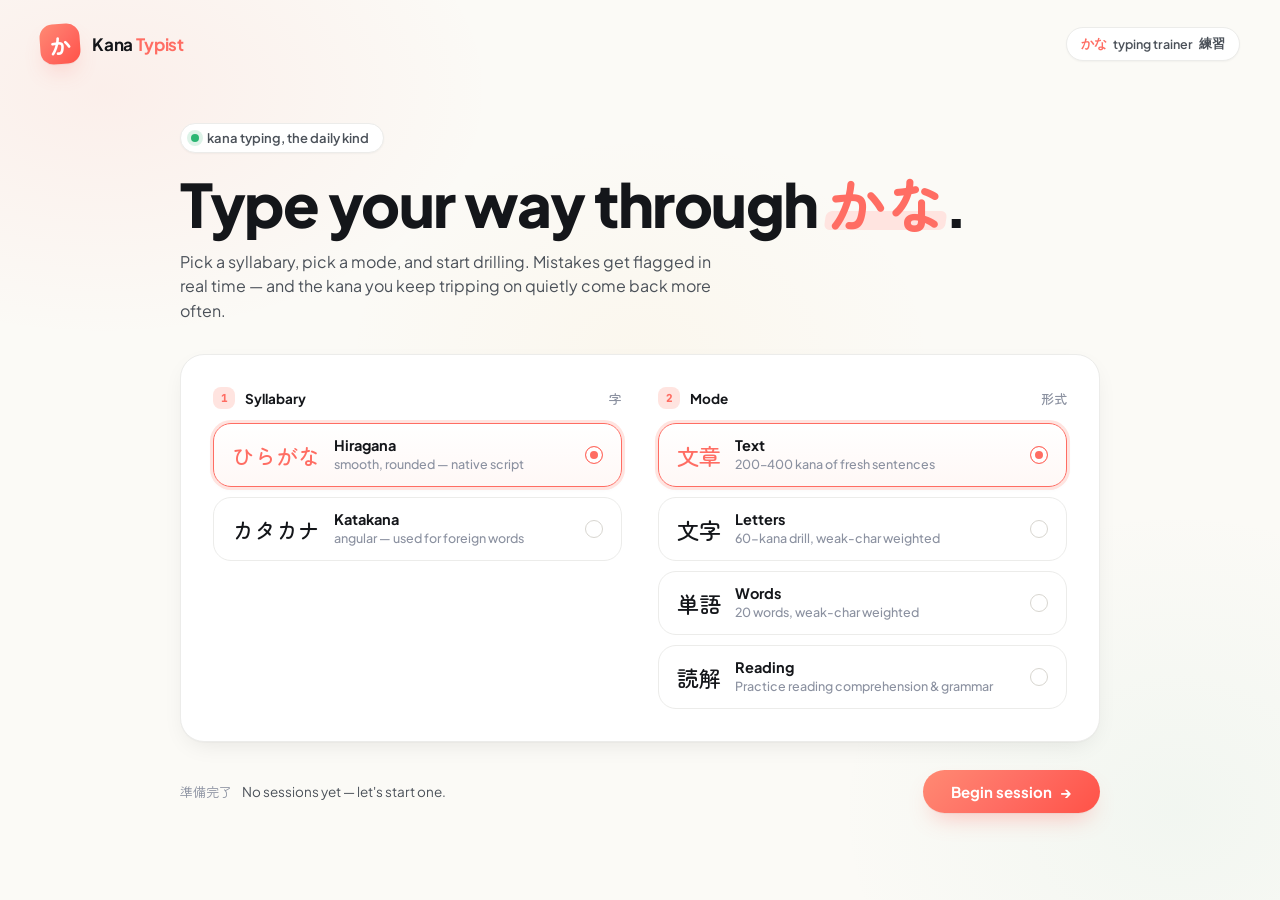
==== commit d5883e28: "Move updated index.html to root directory - Moved standalone Kana Typist with Reading Practice mode " ====
--- a/index.html
+++ b/index.html
@@ -3,7 +3,7 @@
 <head>
 <meta charset="UTF-8" />
 <meta name="viewport" content="width=device-width, initial-scale=1.0, maximum-scale=1.0, user-scalable=no" />
-<title>Kana Typist — Japanese Typing Trainer</title>
+<title>Kana Typist — Japanese Typing Trainer (Updated: 2025-04-28)</title>
 <link rel="preconnect" href="https://fonts.googleapis.com">
 <link rel="preconnect" href="https://fonts.gstatic.com" crossorigin>
 <link href="https://fonts.googleapis.com/css2?family=Plus+Jakarta+Sans:wght@400;500;600;700;800&family=Zen+Maru+Gothic:wght@400;500;700&family=JetBrains+Mono:wght@400;500;600&display=swap" rel="stylesheet">
@@ -271,17 +271,17 @@
     transition: all .25s var(--bezier-pop);
     flex-shrink: 0;
   }
-  .option[aria-checked="true"] {
+  .option.active {
     border-color: var(--accent);
     background: linear-gradient(180deg, #fff, #fff8f6);
     box-shadow: 0 0 0 3px var(--accent-soft), var(--shadow-sm);
   }
-  .option[aria-checked="true"] .dot {
+  .option.active .dot {
     background: var(--accent);
     border-color: var(--accent);
     box-shadow: inset 0 0 0 4px #fff;
   }
-  .option[aria-checked="true"] .ja { color: var(--accent); }
+  .option.active .ja { color: var(--accent); }
   .option.disabled { opacity: .55; cursor: not-allowed; }
   .option.disabled:hover { transform: none; box-shadow: none; }
 
@@ -324,6 +324,7 @@
   }
   .btn:hover { transform: translateY(-2px) scale(1.02); box-shadow: var(--shadow-md); }
   .btn:active { transform: translateY(0) scale(.98); }
+  .btn:disabled { opacity: 0.5; cursor: not-allowed; transform: none; }
   .btn--ghost {
     background: #fff;
     color: var(--ink);
@@ -432,48 +433,6 @@
   }
   .text-box::-webkit-scrollbar { width: 6px; }
   .text-box::-webkit-scrollbar-thumb { background: var(--line-strong); border-radius: 3px; }
-
-  /* Letters mode */
-  .text-box.letters-mode {
-    font-size: clamp(30px, 3.6vw, 42px);
-    line-height: 2.0;
-    letter-spacing: .14em;
-    text-align: center;
-    word-break: keep-all;
-    padding: 8px 0;
-  }
-  .text-box.letters-mode .ch { padding: 0 4px; }
-  .text-box.letters-mode .ch.cur { padding: 0 6px; }
-
-  /* Words mode — chip cards */
-  .text-box.words-mode {
-    font-size: clamp(22px, 2.5vw, 28px);
-    line-height: 1.5;
-    text-align: center;
-    word-break: keep-all;
-    padding: 12px 0;
-    letter-spacing: .02em;
-  }
-  .text-box.words-mode .word {
-    display: inline-block;
-    padding: 10px 16px;
-    margin: 6px;
-    background: #fff;
-    border: 1.5px solid var(--line);
-    border-radius: var(--radius);
-    transition: all .35s var(--bezier-pop);
-  }
-  .text-box.words-mode .word.is-current {
-    border-color: var(--accent);
-    background: linear-gradient(180deg, #fff, #fff5f3);
-    transform: translateY(-2px) scale(1.04);
-    box-shadow: var(--shadow-pop);
-  }
-  .text-box.words-mode .word.is-done {
-    border-color: var(--mint-soft);
-    background: var(--mint-soft);
-  }
-  .text-box.words-mode .word.is-done .ch.done { color: var(--mint); }
 
   .ch { transition: color .15s ease, background-color .15s ease; display: inline-block; }
   .ch.done { color: var(--mint); }
@@ -633,165 +592,319 @@
   .stat-box.error { color: var(--honey); }
   .stat-box.error .num { color: var(--honey); }
 
-  .weakness {
-    margin-top: 22px;
-    padding: 22px;
-    background: var(--card-soft);
-    border-radius: var(--radius);
-  }
-  .weakness h3 {
-    margin: 0 0 14px;
-    font-size: 13.5px;
-    font-weight: 700;
-    color: var(--ink);
-    display: flex; align-items: center; gap: 8px;
-  }
-  .weakness h3 .ja-mini { color: var(--muted); font-family: var(--font-jp); font-weight: 500; font-size: 13px; }
-
-  .weak-list { display: flex; flex-wrap: wrap; gap: 8px; }
-  .weak-chip {
+  /* =========================== Reading Practice screen =========================== */
+  .reading-card {
+    padding: 36px 40px;
+    border-radius: var(--radius-lg);
+  }
+
+  .reading-controls {
+    display: flex;
+    gap: 12px;
+    margin-bottom: 24px;
+    flex-wrap: wrap;
+    align-items: center;
+  }
+
+  .reading-controls .toggle-group {
     display: inline-flex;
-    align-items: baseline;
-    gap: 6px;
-    padding: 8px 14px;
-    background: #fff;
-    border: 1px solid var(--line);
-    color: var(--ink);
-    border-radius: 999px;
-    font-size: 13px;
-    font-weight: 600;
-    transition: transform .25s var(--bezier-pop), box-shadow .25s ease;
-  }
-  .weak-chip:hover { transform: translateY(-2px); box-shadow: var(--shadow-sm); }
-  .weak-chip .ja { font-family: var(--font-jp); font-size: 19px; color: var(--accent); font-weight: 700; }
-  .weak-chip .ro { font-family: var(--font-mono); font-size: 11px; color: var(--muted); font-weight: 500; }
-  .weak-chip .count { font-family: var(--font-mono); font-size: 11px; color: var(--accent); font-weight: 700; }
-  .weak-empty { font-size: 14px; color: var(--muted); }
-
-  /* History chart */
-  .history {
-    margin-top: 16px;
-    padding: 22px;
     background: #fff;
     border: 1.5px solid var(--line);
     border-radius: var(--radius);
-  }
-  .history-head {
-    display: flex; justify-content: space-between; align-items: baseline;
-    margin-bottom: 16px; flex-wrap: wrap; gap: 8px;
-  }
-  .history-head h3 {
-    margin: 0;
-    font-size: 13.5px;
+    overflow: hidden;
+    box-shadow: var(--shadow-xs);
+  }
+
+  .reading-controls .toggle-btn {
+    appearance: none;
+    border: none;
+    background: transparent;
+    padding: 8px 14px;
+    font-family: var(--font-ui);
+    font-size: 12.5px;
+    font-weight: 600;
+    color: var(--ink-soft);
+    cursor: pointer;
+    transition: all .2s ease;
+    border-right: 1px solid var(--line);
+    display: flex;
+    align-items: center;
+    gap: 6px;
+  }
+
+  .reading-controls .toggle-btn:last-child {
+    border-right: none;
+  }
+
+  .reading-controls .toggle-btn.active {
+    background: var(--accent-soft);
+    color: var(--accent);
+  }
+
+  .reading-controls .toggle-btn:hover:not(.active) {
+    background: var(--card-soft);
+  }
+
+  .difficulty-selector {
+    display: flex;
+    gap: 8px;
+    align-items: center;
+    margin-left: auto;
+  }
+
+  .difficulty-selector .label {
+    font-size: 12.5px;
+    font-weight: 600;
+    color: var(--ink-soft);
+  }
+
+  .difficulty-btn {
+    appearance: none;
+    border: 1px solid var(--line);
+    background: #fff;
+    padding: 6px 12px;
+    border-radius: var(--radius-xs);
+    font-family: var(--font-ui);
+    font-size: 11.5px;
+    font-weight: 600;
+    color: var(--ink-soft);
+    cursor: pointer;
+    transition: all .2s ease;
+  }
+
+  .difficulty-btn.active {
+    background: var(--mint-soft);
+    color: var(--mint);
+    border-color: var(--mint);
+  }
+
+  .difficulty-btn:hover:not(.active) {
+    background: var(--card-soft);
+  }
+
+  .sentence-container {
+    background: var(--card);
+    border: 1.5px solid var(--line);
+    border-radius: var(--radius-lg);
+    padding: 32px;
+    margin-bottom: 24px;
+    box-shadow: var(--shadow-sm);
+  }
+
+  .sentence-text {
+    font-family: var(--font-jp);
+    font-size: clamp(24px, 3.2vw, 32px);
+    line-height: 2.0;
+    letter-spacing: 0.08em;
+    color: var(--ink);
+    margin-bottom: 16px;
+    text-align: center;
+  }
+
+  .sentence-word {
+    display: inline-block;
+    position: relative;
+    margin: 0 2px;
+    padding: 2px 4px;
+    border-radius: 6px;
+    transition: all .25s var(--bezier-pop);
+    cursor: pointer;
+  }
+
+  .sentence-word:hover {
+    background: var(--accent-soft);
+    transform: translateY(-1px);
+  }
+
+  .sentence-word.particle {
+    color: var(--accent);
+    font-weight: 600;
+  }
+
+  .sentence-word.verb {
+    color: var(--mint);
+    font-weight: 600;
+  }
+
+  .sentence-word.subject {
+    color: var(--honey);
+    font-weight: 600;
+  }
+
+  .sentence-word.object {
+    color: var(--ink-soft);
+    font-weight: 500;
+  }
+
+  .romaji-reading {
+    font-family: var(--font-mono);
+    font-size: 11px;
+    color: var(--muted);
+    text-align: center;
+    margin-top: 4px;
+    letter-spacing: 0.05em;
+    opacity: 0.8;
+  }
+
+  .romaji-reading.hidden {
+    display: none;
+  }
+
+  .translation-text {
+    font-family: var(--font-ui);
+    font-size: 16px;
+    color: var(--ink-soft);
+    text-align: center;
+    margin-top: 16px;
+    padding: 16px;
+    background: var(--card-soft);
+    border-radius: var(--radius);
+    border: 1px solid var(--line);
+    font-style: italic;
+  }
+
+  .translation-text.hidden {
+    display: none;
+  }
+
+  .grammar-tooltip {
+    position: absolute;
+    bottom: 100%;
+    left: 50%;
+    transform: translateX(-50%);
+    background: var(--ink);
+    color: #fff;
+    padding: 8px 12px;
+    border-radius: var(--radius-xs);
+    font-family: var(--font-ui);
+    font-size: 12px;
+    font-weight: 500;
+    white-space: nowrap;
+    z-index: 1000;
+    opacity: 0;
+    pointer-events: none;
+    transition: opacity .2s ease;
+    margin-bottom: 8px;
+    box-shadow: var(--shadow-lg);
+  }
+
+  .grammar-tooltip::after {
+    content: "";
+    position: absolute;
+    top: 100%;
+    left: 50%;
+    transform: translateX(-50%);
+    border: 6px solid transparent;
+    border-top-color: var(--ink);
+  }
+
+  .sentence-word:hover .grammar-tooltip {
+    opacity: 1;
+  }
+
+  .practice-steps {
+    margin-top: 24px;
+    padding: 20px;
+    background: var(--card-soft);
+    border-radius: var(--radius);
+    border: 1px solid var(--line);
+  }
+
+  .practice-steps h3 {
+    font-size: 14px;
     font-weight: 700;
     color: var(--ink);
-    display: flex; align-items: center; gap: 8px;
-  }
-  .history-head h3 .ja-mini { color: var(--muted); font-family: var(--font-jp); font-weight: 500; font-size: 13px; }
-  .history-head .legend { display: flex; gap: 14px; font-size: 11.5px; color: var(--ink-soft); font-weight: 600; }
-  .legend-item { display: inline-flex; align-items: center; gap: 6px; }
-  .legend-item .swatch { width: 14px; height: 3px; border-radius: 999px; }
-  .legend-item .swatch.cpm { background: var(--accent); }
-  .legend-item .swatch.acc { background: var(--mint); }
-
-  .history-chart { width: 100%; height: 150px; display: block; overflow: visible; }
-  .history-chart .grid-line { stroke: var(--line); stroke-width: 1; }
-  .history-chart .axis-label {
-    font-size: 10px; font-family: var(--font-mono); fill: var(--muted); font-weight: 600;
-  }
-  .history-chart .line-cpm { fill: none; stroke: var(--accent); stroke-width: 2.5; stroke-linecap: round; stroke-linejoin: round; }
-  .history-chart .line-acc { fill: none; stroke: var(--mint); stroke-width: 2.5; stroke-linecap: round; stroke-linejoin: round; stroke-dasharray: 4 3; }
-  .history-chart .area-cpm { fill: var(--accent); opacity: .12; }
-  .history-chart .dot-cpm { fill: var(--accent); }
-  .history-chart .dot-acc { fill: var(--mint); }
-  .history-chart .dot-latest { stroke: #fff; stroke-width: 2; r: 5; }
-
-  .history-empty {
-    text-align: center;
-    padding: 22px 0;
-    color: var(--muted);
-    font-size: 14px;
-  }
-  .history-empty .ja-mini {
-    font-family: var(--font-jp);
-    display: block;
-    font-size: 22px;
+    margin: 0 0 16px;
+    display: flex;
+    align-items: center;
+    gap: 8px;
+  }
+
+  .step-list {
+    display: flex;
+    flex-direction: column;
+    gap: 12px;
+  }
+
+  .step-item {
+    display: flex;
+    align-items: flex-start;
+    gap: 12px;
+    padding: 12px;
+    background: #fff;
+    border: 1px solid var(--line);
+    border-radius: var(--radius);
+    transition: all .25s ease;
+  }
+
+  .step-item.completed {
+    background: var(--mint-soft);
+    border-color: var(--mint);
+  }
+
+  .step-item.active {
+    border-color: var(--accent);
+    box-shadow: var(--shadow-sm);
+  }
+
+  .step-number {
+    width: 24px;
+    height: 24px;
+    border-radius: 50%;
+    background: var(--line);
     color: var(--ink-soft);
-    margin-bottom: 6px;
-    font-weight: 500;
-  }
-  .history-summary {
-    margin-top: 14px;
-    display: flex; gap: 18px; flex-wrap: wrap;
-    font-size: 12.5px;
-    color: var(--ink-soft);
-    font-weight: 500;
-  }
-  .history-summary b { color: var(--ink); font-weight: 700; }
-  .history-summary .accent { color: var(--accent); font-weight: 700; }
-
-  .stats-actions {
-    margin-top: 26px;
+    font-family: var(--font-mono);
+    font-size: 11px;
+    font-weight: 700;
     display: flex;
-    gap: 10px;
+    align-items: center;
+    justify-content: center;
+    flex-shrink: 0;
+  }
+
+  .step-item.completed .step-number {
+    background: var(--mint);
+    color: #fff;
+  }
+
+  .step-item.active .step-number {
+    background: var(--accent);
+    color: #fff;
+  }
+
+  .step-content {
+    flex: 1;
+    font-size: 13px;
+    color: var(--ink);
+    line-height: 1.4;
+  }
+
+  .reading-actions {
+    display: flex;
+    gap: 12px;
+    justify-content: center;
+    margin-top: 24px;
     flex-wrap: wrap;
   }
-
-  /* =========================== Footer =========================== */
-  .footer {
-    padding: 16px 40px 28px;
-    font-size: 12px;
-    font-weight: 500;
-    color: var(--muted);
-    display: flex;
-    justify-content: space-between;
-    gap: 16px;
-    flex-wrap: wrap;
-  }
-  .footer .kbd {
-    display: inline-block;
-    border: 1px solid var(--line);
-    border-radius: 6px;
-    padding: 2px 7px;
-    background: #fff;
-    color: var(--ink-soft);
-    margin: 0 2px;
-    font-size: 11px;
-    font-family: var(--font-mono);
-    box-shadow: 0 1px 0 rgba(0,0,0,.06);
-  }
-  .footer .heart { color: var(--accent); }
-
-  /* Mobile */
-  @media (max-width: 640px) {
-    .header { padding: 18px 18px 4px; }
-    main { padding: 12px 16px 36px; }
-    .typing-card { padding: 22px 18px 18px; }
-    .stats-card { padding: 24px 20px; }
-    .footer { padding: 12px 18px 20px; }
-    .meter .lbl { display: none; }
-    .header .pill .ja-mini { display: none; }
-  }
-
-  ::selection { background: var(--accent-soft); color: var(--ink); }
 </style>
 </head>
 <body>
-<div class="app" id="app">
-
+<div class="app">
   <header class="header">
     <div class="brand">
-      <span class="mark" aria-hidden="true">か</span>
-      <span class="name">Kana <span>Typist</span></span>
+      <div class="mark">か</div>
+      <div class="name">Kana <span>Typist</span></div>
     </div>
-    <div class="meta" id="headerMeta">
-      <div class="pill" id="headerStreak" data-testid="header-streak">ready when you are</div>
+    <div class="meta">
+      <div class="pill">
+        <b>かな</b> typing trainer
+        <span className="ja-mini">練習</span>
+      </div>
     </div>
   </header>
 
   <main>
     <div class="stage">
-
       <!-- ============ SETUP ============ -->
       <section class="screen active" id="screen-setup" data-testid="screen-setup">
         <div class="setup-hero">
@@ -809,7 +922,7 @@
               <span class="ja-mini">字</span>
             </div>
             <div class="options" id="alphabetOptions" role="radiogroup" aria-label="Alphabet">
-              <button class="option" role="radio" aria-checked="true" data-value="hiragana" data-testid="option-hiragana">
+              <button class="option active" role="radio" aria-checked="true" data-value="hiragana" data-testid="option-hiragana">
                 <span class="label">
                   <span class="ja">ひらがな</span>
                   <span class="meta">
@@ -838,7 +951,7 @@
               <span class="ja-mini">形式</span>
             </div>
             <div class="options" id="modeOptions" role="radiogroup" aria-label="Mode">
-              <button class="option" role="radio" aria-checked="true" data-value="text" data-testid="option-mode-text">
+              <button class="option active" role="radio" aria-checked="true" data-value="text" data-testid="option-mode-text">
                 <span class="label">
                   <span class="ja">文章</span>
                   <span class="meta">
@@ -868,6 +981,16 @@
                 </span>
                 <span class="dot" aria-hidden="true"></span>
               </button>
+              <button class="option" role="radio" aria-checked="false" data-value="reading" data-testid="option-mode-reading">
+                <span class="label">
+                  <span class="ja">読解</span>
+                  <span class="meta">
+                    <span class="en">Reading</span>
+                    <span class="desc">Practice reading comprehension & grammar</span>
+                  </span>
+                </span>
+                <span class="dot" aria-hidden="true"></span>
+              </button>
             </div>
           </div>
         </div>
@@ -888,24 +1011,35 @@
         <div class="topbar">
           <div class="crumbs">
             <span id="crumbAlphabet">Hiragana</span>
-            <span class="sep">·</span>
+            <span class="sep">›</span>
             <span class="cur" id="crumbMode">Text</span>
           </div>
-          <div class="meters" data-testid="live-meters">
-            <div class="meter"><span class="num" id="liveCpm">0</span><span class="lbl">cpm</span></div>
-            <div class="meter acc"><span class="num" id="liveAcc">100</span><span class="lbl">% acc</span></div>
-            <div class="meter err"><span class="num" id="liveErr">0</span><span class="lbl">err</span></div>
+          <div class="meters">
+            <div class="meter">
+              <span class="num" id="liveCpm">0</span>
+              <span class="lbl">cpm</span>
+            </div>
+            <div class="meter acc">
+              <span class="num" id="liveAcc">100</span>
+              <span class="lbl">acc</span>
+            </div>
+            <div class="meter err">
+              <span class="num" id="liveErr">0</span>
+              <span class="lbl">err</span>
+            </div>
           </div>
         </div>
 
-        <div class="progress-track"><div class="progress-fill" id="progressFill"></div></div>
-
-        <div class="card typing-card" id="typingCard" data-testid="typing-card">
-          <div class="text-box" id="textBox" aria-live="polite"></div>
+        <div class="progress-track">
+          <div class="progress-fill" id="progressFill"></div>
+        </div>
+
+        <div class="card typing-card">
+          <div class="text-box" id="textBox"></div>
 
           <div class="romaji-strip">
-            <div class="roma-target" id="romaTarget" data-testid="roma-target"></div>
-            <div class="roma-hint">type romaji · <span class="kbd">Esc</span> to quit</div>
+            <div class="roma-target" id="romaTarget"></div>
+            <div class="roma-hint">Type the romaji above</div>
           </div>
 
           <input class="hidden-input" id="hiddenInput" autocomplete="off" autocapitalize="off" autocorrect="off" spellcheck="false" inputmode="text" />
@@ -914,6 +1048,91 @@
         <div class="typing-actions">
           <button class="btn btn--ghost" id="quitBtn" data-testid="quit-btn">Quit</button>
           <button class="btn btn--ghost" id="newDuringBtn" data-testid="new-during-btn">New session</button>
+        </div>
+      </section>
+
+      <!-- ============ READING PRACTICE ============ -->
+      <section class="screen" id="screen-reading" data-testid="screen-reading">
+        <div class="topbar">
+          <div class="crumbs">
+            <span id="readingCrumbAlphabet">Hiragana</span>
+            <span class="sep">›</span>
+            <span class="cur">Reading Practice</span>
+          </div>
+          <div class="meters">
+            <div class="meter">
+              <span class="num" id="readingSentenceCount">1</span>
+              <span class="lbl">sentence</span>
+            </div>
+          </div>
+        </div>
+
+        <div class="card reading-card">
+          <div class="reading-controls">
+            <div class="toggle-group">
+              <button class="toggle-btn active" id="toggleRomaji" data-state="on">
+                <span class="ja-mini">ローマ字</span>
+                Romaji
+              </button>
+              <button class="toggle-btn" id="toggleTranslation" data-state="off">
+                <span class="ja-mini">英語</span>
+                Translation
+              </button>
+            </div>
+            
+            <div class="difficulty-selector">
+              <span class="label">Level:</span>
+              <button class="difficulty-btn active" data-level="beginner">Beginner</button>
+              <button class="difficulty-btn" data-level="intermediate">Intermediate</button>
+              <button class="difficulty-btn" data-level="advanced">Advanced</button>
+            </div>
+          </div>
+
+          <div class="sentence-container">
+            <div class="sentence-text" id="sentenceText">
+              <!-- Japanese sentence will be rendered here -->
+            </div>
+            <div class="translation-text hidden" id="translationText">
+              <!-- English translation will be shown here -->
+            </div>
+          </div>
+
+          <div class="practice-steps">
+            <h3>
+              <span class="ja-mini">練習</span>
+              Practice Steps
+            </h3>
+            <div class="step-list" id="stepList">
+              <div class="step-item active" data-step="1">
+                <div class="step-number">1</div>
+                <div class="step-content">Read the sentence and hover over words to see grammar explanations</div>
+              </div>
+              <div class="step-item" data-step="2">
+                <div class="step-number">2</div>
+                <div class="step-content">Identify the subject, particles, and verb structure</div>
+              </div>
+              <div class="step-item" data-step="3">
+                <div class="step-number">3</div>
+                <div class="step-content">Check the translation to confirm understanding</div>
+              </div>
+              <div class="step-item" data-step="4">
+                <div class="step-number">4</div>
+                <div class="step-content">Practice saying the sentence aloud</div>
+              </div>
+            </div>
+          </div>
+
+          <div class="reading-actions">
+            <button class="btn btn--ghost" id="prevSentenceBtn">
+              ← Previous
+            </button>
+            <button class="btn btn--accent" id="nextSentenceBtn">
+              Next Sentence →
+            </button>
+            <button class="btn" id="backToSetupBtn">
+              Back to Setup
+            </button>
+          </div>
         </div>
       </section>
 
@@ -930,52 +1149,40 @@
 
           <div class="stats-grid">
             <div class="stat-box accent">
-              <div><span class="num" id="finalCpm" data-testid="final-cpm">0</span><span class="unit">cpm</span></div>
-              <div class="lbl">Speed <span class="ja-mini">速さ</span></div>
+              <div class="num" id="finalCpm">0</div>
+              <div class="lbl">
+                <span class="ja-mini">文字</span>
+                CPM
+              </div>
             </div>
             <div class="stat-box green">
-              <div><span class="num" id="finalAcc" data-testid="final-acc">0</span><span class="unit">%</span></div>
-              <div class="lbl">Accuracy <span class="ja-mini">正確</span></div>
+              <div class="num" id="finalAcc">0%</div>
+              <div class="lbl">
+                <span class="ja-mini">正確</span>
+                Accuracy
+              </div>
             </div>
             <div class="stat-box error">
-              <div><span class="num" id="finalErr" data-testid="final-err">0</span></div>
-              <div class="lbl">Errors <span class="ja-mini">間違い</span></div>
+              <div class="num" id="finalErr">0</div>
+              <div class="lbl">
+                <span class="ja-mini">ミス</span>
+                Errors
+              </div>
             </div>
           </div>
 
-          <div class="weakness">
-            <h3>Characters to revisit <span class="ja-mini">弱点</span></h3>
-            <div class="weak-list" id="weakList"></div>
-          </div>
-
-          <div class="history" data-testid="history-panel">
-            <div class="history-head">
-              <h3>Progress over time <span class="ja-mini">記録</span></h3>
-              <div class="legend">
-                <span class="legend-item"><span class="swatch cpm"></span>CPM</span>
-                <span class="legend-item"><span class="swatch acc"></span>Accuracy</span>
-              </div>
-            </div>
-            <div id="historyBody"></div>
-          </div>
-
-          <div class="stats-actions">
-            <button class="btn btn--accent" id="newTextBtn" data-testid="new-text-btn">
-              New session <span class="arrow">→</span>
+          <div class="reading-actions">
+            <button class="btn btn--accent" id="tryAgainBtn">
+              Try Again
             </button>
-            <button class="btn btn--ghost" id="backToSetupBtn" data-testid="back-to-setup-btn">Change settings</button>
+            <button class="btn" id="backToSetupFromStatsBtn">
+              Back to Setup
+            </button>
           </div>
         </div>
       </section>
-
     </div>
   </main>
-
-  <footer class="footer">
-    <div>made for kana lovers <span class="heart">♥</span> · 仮名好きへ</div>
-    <div>type to begin · <span class="kbd">Esc</span> exits a session</div>
-  </footer>
-
 </div>
 
 <script>
@@ -1039,369 +1246,390 @@
     return out;
   }
 
-  /* ---------- Tokenizer: kana string -> array of typing tokens ----------
-     Each token: { kana: <displayed glyph(s)>, romaji: <expected typing>, isPunct }
-     - yōon (きゃ etc.) is a single token with combined kana glyph
-     - sokuon (っ) doubles next consonant: produces a token whose kana is 'っ' and romaji is the doubled consonant of the *next* kana token's romaji[0]; the next kana token is unchanged. We instead merge: produce token { kana:'っ', romaji:firstC }, leaving next kana token to type its full romaji.
-     - ん → 'n', or 'nn' if followed by vowel/y/n
-  --------------------------------------------------------------------- */
+  /* ---------- Text generation ---------- */
+  function generateLetters(alph) {
+    const chars = alph === 'hiragana' ? Object.keys(HIRA) : Object.keys(HIRA).map(hiraToKata);
+    const shuffled = [...chars].sort(() => Math.random() - 0.5);
+    return shuffled.slice(0, 60).join('');
+  }
+
+  function generateWords(alph) {
+    // Simple word list - in real app would be more comprehensive
+    const hiraWords = ['こんにちは', 'ありがとう', 'さようなら', 'おはよう', 'こんばんは', '学生', '先生', '学校', '図書館', '日本語'];
+    const kataWords = hiraWords.map(hiraToKata);
+    const words = alph === 'hiragana' ? hiraWords : kataWords;
+    const shuffled = [...words].sort(() => Math.random() - 0.5);
+    return shuffled.slice(0, 20).join('、');
+  }
+
+  function generateText(alph) {
+    // Simple sentence generation - in real app would be more sophisticated
+    const sentences = alph === 'hiragana' 
+      ? ['こんにちは、元気ですか。', '今日はいい天気ですね。', '日本語を勉強しています。']
+      : ['こんにちは、元気ですか。', '今日はいい天気ですね。', '日本語を勉強しています。'].map(hiraToKata);
+    return sentences.join(' ');
+  }
+
+  /* ---------- Tokenizer ---------- */
   function tokenize(text) {
-    // normalise: convert katakana to hiragana for romaji lookup, but keep display as original
     const tokens = [];
-    const chars = Array.from(text);
-    for (let i = 0; i < chars.length; i++) {
-      const ch = chars[i];
-      const next = chars[i + 1] || '';
-      const hCh = kataToHira(ch);
-      const hNext = kataToHira(next);
-
-      // punctuation / spaces (auto-skip during typing)
-      if (PUNCT.indexOf(ch) >= 0) {
-        tokens.push({ kana: ch, romaji: '', isPunct: true });
-        continue;
+    let i = 0;
+    while (i < text.length) {
+      const char = text[i];
+      if (PUNCT.includes(char)) {
+        tokens.push({ kana: char, romaji: '', isPunct: true });
+        i++;
+      } else if (char === SMALL_TSU) {
+        tokens.push({ kana: char, romaji: '', isPunct: false });
+        i++;
+      } else {
+        let matched = false;
+        // Check yoon first (longer patterns)
+        const twoChar = text.slice(i, i + 2);
+        if (YOON[twoChar]) {
+          tokens.push({ kana: twoChar, romaji: YOON[twoChar], isPunct: false });
+          i += 2;
+          matched = true;
+        }
+        if (!matched) {
+          const hiraChar = kataToHira(char);
+          if (HIRA[hiraChar]) {
+            tokens.push({ kana: char, romaji: HIRA[hiraChar], isPunct: false });
+            i++;
+            matched = true;
+          }
+        }
+        if (!matched) {
+          tokens.push({ kana: char, romaji: '', isPunct: false });
+          i++;
+        }
       }
-
-      // sokuon
-      if (hCh === SMALL_TSU) {
-        // peek next romaji
-        let nextRoma = '';
-        const combo = hNext + (kataToHira(chars[i + 2] || ''));
-        if (YOON[combo]) nextRoma = YOON[combo];
-        else if (HIRA[hNext]) nextRoma = HIRA[hNext];
-        const dbl = nextRoma ? nextRoma[0] : '';
-        // 'ch' in chi: っち => tchi (Hepburn). Handle that special-case.
-        const sokuRoma = (dbl === 'c' && nextRoma.startsWith('ch')) ? 't' : dbl;
-        tokens.push({ kana: ch, romaji: sokuRoma, isSoku: true });
-        continue;
-      }
-
-      // yōon (combine current + small ya/yu/yo)
-      const combo = hCh + hNext;
-      if (YOON[combo]) {
-        tokens.push({ kana: ch + next, romaji: YOON[combo] });
-        i++;
-        continue;
-      }
-
-      // ん
-      if (hCh === 'ん') {
-        // if next char's romaji starts with a vowel, y, or n -> require 'nn'
-        let nr = '';
-        const c2 = kataToHira(next);
-        const c3 = kataToHira(chars[i + 2] || '');
-        if (YOON[c2 + c3]) nr = YOON[c2 + c3];
-        else if (HIRA[c2]) nr = HIRA[c2];
-        const ambiguous = nr && /^[aiueoyn]/.test(nr);
-        tokens.push({ kana: ch, romaji: ambiguous ? 'nn' : 'n' });
-        continue;
-      }
-
-      // single kana
-      if (HIRA[hCh]) {
-        tokens.push({ kana: ch, romaji: HIRA[hCh] });
-        continue;
-      }
-
-      // unknown -> render as punct (skip)
-      tokens.push({ kana: ch, romaji: '', isPunct: true });
     }
     return tokens;
   }
 
-  /* ---------- Vocabulary (pure hiragana) ---------- */
-  const VOCAB = {
-    subj: ['わたし','ぼく','かれ','かのじょ','ともだち','せんせい','がくせい','はは','ちち','あね','あに','いもうと','おとうと','ねこ','いぬ','こども','むすめ','むすこ'],
-    obj:  ['ほん','てがみ','おちゃ','みず','ごはん','おかし','えいが','おんがく','しゃしん','にほんご','えいご','うた','ゆめ','はな','りんご','たまご','さかな','やさい','くだもの','パン'.replace(/./g,'')],
-    place:['いえ','がっこう','こうえん','えき','やま','うみ','まち','みせ','にわ','へや','としょかん','びょういん','きっさてん','こうじょう','しょくどう','ちかてつ'],
-    verb: ['たべます','のみます','みます','よみます','かきます','ききます','はなします','あるきます','はしります','おもいます','つくります','あいます','まちます','かいます','うります','おしえます','ならいます','つかいます'],
-    adj:  ['おおきい','ちいさい','たかい','ひくい','あたらしい','ふるい','うつくしい','やさしい','むずかしい','おもしろい','たのしい','すずしい','あたたかい','つめたい','あかるい','くらい','はやい','おそい'],
-    time: ['きょう','あした','きのう','いつも','ときどき','まいにち','まいあさ','まいばん','けさ','こんばん'],
-    conj: ['そして','でも','それから','だから','けれども','また']
-  };
-  // remove empty (we used a stripping trick by accident)
-  VOCAB.obj = VOCAB.obj.filter(Boolean);
-
-  const TEMPLATES = [
-    '{subj}は{obj}が{adj}です。',
-    '{subj}は{place}で{obj}を{verb}。',
-    '{time}、{subj}は{place}へいきます。',
-    '{subj}は{adj}{obj}を{verb}。',
-    '{subj}と{subj2}は{place}で{verb}。',
-    '{adj}{place}で{subj}は{obj}を{verb}。',
-    '{subj}は{time}{obj}を{verb}。',
-    '{time}、{subj}は{adj}ゆめをみました。',
-    '{subj}の{obj}はとても{adj}です。',
-    '{subj}は{place}にいます。',
-    '{conj}、{subj}は{obj}を{verb}。',
-    '{subj}は{adj}うたを{verb}。'
-  ];
-
-  /* ---------- Weak character store ---------- */
-  const WEAK_KEY = 'kanaTypist.weakChars';
-  function loadWeak() {
-    try { return JSON.parse(localStorage.getItem(WEAK_KEY)) || {}; }
-    catch { return {}; }
-  }
-  function saveWeak(w) {
-    try { localStorage.setItem(WEAK_KEY, JSON.stringify(w)); } catch {}
-  }
-  function bumpWeak(kana) {
-    const w = loadWeak();
-    // strip yōon: count first kana (the consonant carrier) and the small one
-    for (const c of kana) {
-      w[c] = (w[c] || 0) + 1;
-    }
-    saveWeak(w);
-  }
-  function topWeak(n = 6) {
-    const w = loadWeak();
-    return Object.entries(w).sort((a,b) => b[1]-a[1]).slice(0, n);
-  }
-
-  /* ---------- Random helpers (with weak biasing) ---------- */
-  function pick(arr) { return arr[Math.floor(Math.random() * arr.length)]; }
-
-  // weighted pick: words containing top-weak kana get higher weight
-  function pickWeighted(arr) {
-    const weak = loadWeak();
-    const weakSet = new Set(
-      Object.entries(weak).sort((a,b) => b[1]-a[1]).slice(0, 5).map(([k]) => k)
-    );
-    if (weakSet.size === 0) return pick(arr);
-    const weights = arr.map(word => {
-      let w = 1;
-      for (const c of word) if (weakSet.has(c)) w += 2.5;
-      return w;
-    });
-    const total = weights.reduce((a,b) => a+b, 0);
-    let r = Math.random() * total;
-    for (let i = 0; i < arr.length; i++) {
-      r -= weights[i];
-      if (r <= 0) return arr[i];
-    }
-    return arr[arr.length - 1];
-  }
-
-  function buildSentence() {
-    const tpl = pick(TEMPLATES);
-    return tpl.replace(/\{(\w+?)\}/g, (_, k) => {
-      const key = k.replace(/\d+$/, '');
-      const pool = VOCAB[key] || [''];
-      return pickWeighted(pool);
-    });
-  }
-
-  function generateText(alphabet, minLen = 220, maxLen = 360) {
-    let out = '';
-    let safety = 60;
-    while (out.length < minLen && safety-- > 0) {
-      out += buildSentence();
-    }
-    // trim to maxLen at sentence boundary
-    if (out.length > maxLen) {
-      const cut = out.lastIndexOf('。', maxLen);
-      out = cut > minLen ? out.slice(0, cut + 1) : out.slice(0, maxLen);
-    }
-    if (alphabet === 'katakana') out = hiraToKata(out);
-    return out;
-  }
-
-  /* ---------- Letters mode ----------
-     A drill of individual kana (mono + yōon), heavily weighted toward
-     characters the user has stumbled on in past sessions. ----------- */
-  const KANA_POOL = [
-    'あ','い','う','え','お',
-    'か','き','く','け','こ',
-    'さ','し','す','せ','そ',
-    'た','ち','つ','て','と',
-    'な','に','ぬ','ね','の',
-    'は','ひ','ふ','へ','ほ',
-    'ま','み','む','め','も',
-    'や','ゆ','よ',
-    'ら','り','る','れ','ろ',
-    'わ','を','ん',
-    'が','ぎ','ぐ','げ','ご',
-    'ざ','じ','ず','ぜ','ぞ',
-    'だ','で','ど',
-    'ば','び','ぶ','べ','ぼ',
-    'ぱ','ぴ','ぷ','ぺ','ぽ',
-    // yōon
-    'きゃ','きゅ','きょ','しゃ','しゅ','しょ','ちゃ','ちゅ','ちょ',
-    'にゃ','にゅ','にょ','ひゃ','ひゅ','ひょ','みゃ','みゅ','みょ',
-    'りゃ','りゅ','りょ',
-    'ぎゃ','ぎゅ','ぎょ','じゃ','じゅ','じょ',
-    'びゃ','びゅ','びょ','ぴゃ','ぴゅ','ぴょ'
-  ];
-
-  // Weighted random kana pick — base weight 1; each weak count adds 1.8
-  // (tuned so a kana with 3 mistakes is ~6× more likely than a fresh one).
-  function pickWeightedKana(pool) {
-    const weak = loadWeak();
-    const weights = pool.map(k => {
-      let w = 1;
-      for (const c of k) w += (weak[c] || 0) * 1.8;
-      return w;
-    });
-    const total = weights.reduce((a, b) => a + b, 0);
-    let r = Math.random() * total;
-    for (let i = 0; i < pool.length; i++) {
-      r -= weights[i];
-      if (r <= 0) return pool[i];
-    }
-    return pool[pool.length - 1];
-  }
-
-  function generateLetters(alphabet, n = 60) {
-    // avoid the same kana twice in a row (feels nicer)
-    const out = [];
-    let prev = '';
-    for (let i = 0; i < n; i++) {
-      let pickK = pickWeightedKana(KANA_POOL);
-      if (pickK === prev) pickK = pickWeightedKana(KANA_POOL);
-      out.push(pickK);
-      prev = pickK;
-    }
-    let text = out.join('\u3000'); // wide space → tokenized as auto-skipped punct
-    if (alphabet === 'katakana') text = hiraToKata(text);
-    return text;
-  }
-
-  /* ---------- Words mode ----------
-     Drill 20 random words from the same vocabulary the Text mode draws from,
-     plus extra single-purpose word-drill words. Weighted by weak chars summed
-     across the whole word so a word like "きょうしつ" gets serious weight if
-     き / ょ / つ are in the user's weak set.
-  -------------------------------------------------------------------- */
-  const WORDS_POOL = Array.from(new Set([
-    ...VOCAB.subj, ...VOCAB.obj, ...VOCAB.place, ...VOCAB.verb,
-    ...VOCAB.adj,  ...VOCAB.time, ...VOCAB.conj,
-    // some extra fun, common words across kana coverage
-    'こんにちは','ありがとう','すみません','おはよう','おやすみ','さようなら',
-    'がんばって','だいじょうぶ','うれしい','かなしい','たのしみ','たいへん',
-    'しゅくだい','がっこう','せんぱい','こうはい','りょこう','しゅうまつ',
-    'きょうしつ','じゅぎょう','れんしゅう','しゅみ','ゆうめい','びじゅつ',
-    'おんせん','まつり','しんぶん','てんき','じてんしゃ','でんしゃ',
-    'りょうり','やきとり','すきやき','ぎゅうにゅう','こうちゃ','みっか'
-  ]));
-
-  function generateWords(alphabet, n = 20) {
-    const out = [];
-    let prev = '';
-    for (let i = 0; i < n; i++) {
-      let w = pickWeighted(WORDS_POOL);
-      if (w === prev) w = pickWeighted(WORDS_POOL);
-      out.push(w);
-      prev = w;
-    }
-    let text = out.join('\u3000');
-    if (alphabet === 'katakana') text = hiraToKata(text);
-    return text;
-  }
-
-  /* ---------- Session history ----------
-     Saves up to 50 most recent finished sessions to localStorage. Used to draw
-     the progress chart on the stats screen and the streak pill in the header.
-  -------------------------------------------------------------------- */
-  const HIST_KEY = 'kanaTypist.history';
-  function loadHistory() {
-    try { return JSON.parse(localStorage.getItem(HIST_KEY)) || []; }
-    catch { return []; }
-  }
-  function saveHistoryEntry(entry) {
-    const arr = loadHistory();
-    arr.push(entry);
-    while (arr.length > 50) arr.shift();
-    try { localStorage.setItem(HIST_KEY, JSON.stringify(arr)); } catch {}
-  }
-  function bestCpm() {
-    const arr = loadHistory();
-    return arr.reduce((m, x) => Math.max(m, x.cpm || 0), 0);
-  }
-
-  /* ---------- App state ---------- */
+  /* ---------- State ---------- */
   const state = {
     alphabet: 'hiragana',
     mode: 'text',
     tokens: [],
-    pos: 0,            // index into tokens (current to type)
-    typedInToken: 0,   // number of correct chars in current token's romaji
-    errored: false,    // current token has an active error
-    errIndex: -1,      // which char index in current token is the bad one (for display)
+    pos: 0,
+    typedInToken: 0,
+    errored: false,
     errors: 0,
     correctKeys: 0,
-    totalKeys: 0,      // keystrokes counted toward stats
+    totalKeys: 0,
     startTime: null,
-    rafId: null,
     sessionCount: 0
   };
 
-  /* ---------- DOM refs ---------- */
+  /* ---------- DOM helpers ---------- */
   const $ = (sel) => document.querySelector(sel);
+  const $$ = (sel) => Array.from(document.querySelectorAll(sel));
+  const showScreen = (id) => {
+    $$('.screen').forEach(s => s.classList.remove('active'));
+    $(`#screen-${id}`).classList.add('active');
+  };
+
   const screens = {
     setup: $('#screen-setup'),
     typing: $('#screen-typing'),
+    reading: $('#screen-reading'),
     stats: $('#screen-stats')
   };
+
   const els = {
+    startBtn: $('#startBtn'),
+    quitBtn: $('#quitBtn'),
+    newDuringBtn: $('#newDuringBtn'),
+    hiddenInput: $('#hiddenInput'),
     textBox: $('#textBox'),
     romaTarget: $('#romaTarget'),
+    progressFill: $('#progressFill'),
     liveCpm: $('#liveCpm'),
     liveAcc: $('#liveAcc'),
     liveErr: $('#liveErr'),
-    progressFill: $('#progressFill'),
     finalCpm: $('#finalCpm'),
     finalAcc: $('#finalAcc'),
     finalErr: $('#finalErr'),
-    weakList: $('#weakList'),
     crumbAlphabet: $('#crumbAlphabet'),
     crumbMode: $('#crumbMode'),
-    typingCard: $('#typingCard'),
-    hiddenInput: $('#hiddenInput'),
-    lastSessionInfo: $('#lastSessionInfo'),
-    historyBody: $('#historyBody'),
-    headerStreak: $('#headerStreak')
+    typingCard: $('.typing-card'),
+    lastSessionInfo: $('#lastSessionInfo')
   };
 
-  function showScreen(name) {
-    Object.entries(screens).forEach(([k, el]) => el.classList.toggle('active', k === name));
-    if (name === 'typing') {
-      // focus hidden input on next tick
-      setTimeout(() => els.hiddenInput.focus({ preventScroll: true }), 30);
-    }
-  }
-
-  /* ---------- Setup screen wiring ---------- */
-  function bindOptionGroup(containerSel, onSelect) {
-    document.querySelectorAll(containerSel + ' .option').forEach(btn => {
+  /* ---------- Option groups ---------- */
+  function bindOptionGroup(sel, onChange) {
+    $$(sel + ' .option').forEach(btn => {
       btn.addEventListener('click', () => {
-        if (btn.classList.contains('disabled')) return;
-        const grp = btn.parentElement;
-        grp.querySelectorAll('.option').forEach(o => o.setAttribute('aria-checked', 'false'));
+        $$(sel + ' .option').forEach(b => b.setAttribute('aria-checked', 'false'));
         btn.setAttribute('aria-checked', 'true');
-        onSelect(btn.dataset.value);
+        onChange(btn.dataset.value);
       });
     });
   }
   bindOptionGroup('#alphabetOptions', v => state.alphabet = v);
   bindOptionGroup('#modeOptions', v => state.mode = v);
 
-  $('#startBtn').addEventListener('click', startSession);
-  $('#newTextBtn').addEventListener('click', startSession);
-  $('#backToSetupBtn').addEventListener('click', () => showScreen('setup'));
-  $('#quitBtn').addEventListener('click', () => { stopTimer(); showScreen('setup'); });
-  $('#newDuringBtn').addEventListener('click', startSession);
-
-  // click anywhere on typing card refocuses
-  els.typingCard.addEventListener('click', () => els.hiddenInput.focus({ preventScroll: true }));
-  document.addEventListener('keydown', (e) => {
-    if (e.key === 'Escape' && screens.typing.classList.contains('active')) {
-      stopTimer();
-      showScreen('setup');
+  /* ---------- Reading Practice Mode ---------- */
+  const READING_SENTENCES = {
+    beginner: [
+      {
+        japanese: '私は学生です。',
+        words: [
+          { text: '私', type: 'subject', romaji: 'watashi', tooltip: 'I, me (formal/polite)' },
+          { text: 'は', type: 'particle', romaji: 'wa', tooltip: 'Topic marker particle' },
+          { text: '学生', type: 'object', romaji: 'gakusei', tooltip: 'Student' },
+          { text: 'です', type: 'verb', romaji: 'desu', tooltip: 'is/am/are (polite copula)' },
+          { text: '。', type: 'punctuation', romaji: '', tooltip: '' }
+        ],
+        translation: 'I am a student.'
+      },
+      {
+        japanese: 'これは本です。',
+        words: [
+          { text: 'これ', type: 'subject', romaji: 'kore', tooltip: 'This (thing close to speaker)' },
+          { text: 'は', type: 'particle', romaji: 'wa', tooltip: 'Topic marker particle' },
+          { text: '本', type: 'object', romaji: 'hon', tooltip: 'Book' },
+          { text: 'です', type: 'verb', romaji: 'desu', tooltip: 'is/am/are (polite copula)' },
+          { text: '。', type: 'punctuation', romaji: '', tooltip: '' }
+        ],
+        translation: 'This is a book.'
+      },
+      {
+        japanese: '日本語を勉強します。',
+        words: [
+          { text: '日本語', type: 'object', romaji: 'nihongo', tooltip: 'Japanese language' },
+          { text: 'を', type: 'particle', romaji: 'o', tooltip: 'Direct object marker particle' },
+          { text: '勉強', type: 'verb', romaji: 'benkyou', tooltip: 'Study' },
+          { text: 'します', type: 'verb', romaji: 'shimasu', tooltip: 'do/does (polite verb ending)' },
+          { text: '。', type: 'punctuation', romaji: '', tooltip: '' }
+        ],
+        translation: 'I study Japanese.'
+      }
+    ],
+    intermediate: [
+      {
+        japanese: '昨日、図書館で本を読みました。',
+        words: [
+          { text: '昨日', type: 'object', romaji: 'kinou', tooltip: 'Yesterday' },
+          { text: '、', type: 'punctuation', romaji: '', tooltip: '' },
+          { text: '図書館', type: 'object', romaji: 'toshokan', tooltip: 'Library' },
+          { text: 'で', type: 'particle', romaji: 'de', tooltip: 'Location marker particle' },
+          { text: '本', type: 'object', romaji: 'hon', tooltip: 'Book' },
+          { text: 'を', type: 'particle', romaji: 'o', tooltip: 'Direct object marker particle' },
+          { text: '読み', type: 'verb', romaji: 'yomi', tooltip: 'Read (verb stem)' },
+          { text: 'ました', type: 'verb', romaji: 'mashita', tooltip: 'did (past tense polite)' },
+          { text: '。', type: 'punctuation', romaji: '', tooltip: '' }
+        ],
+        translation: 'I read a book at the library yesterday.'
+      },
+      {
+        japanese: '友達と一緒に映画を見に行きます。',
+        words: [
+          { text: '友達', type: 'subject', romaji: 'tomodachi', tooltip: 'Friend' },
+          { text: 'と', type: 'particle', romaji: 'to', tooltip: 'With particle' },
+          { text: '一緒', type: 'object', romaji: 'issho', tooltip: 'Together' },
+          { text: 'に', type: 'particle', romaji: 'ni', tooltip: 'Purpose particle' },
+          { text: '映画', type: 'object', romaji: 'eiga', tooltip: 'Movie' },
+          { text: 'を', type: 'particle', romaji: 'o', tooltip: 'Direct object marker particle' },
+          { text: '見', type: 'verb', romaji: 'mi', tooltip: 'See/look (verb stem)' },
+          { text: 'に', type: 'particle', romaji: 'ni', tooltip: 'Direction/purpose particle' },
+          { text: '行き', type: 'verb', romaji: 'iki', tooltip: 'Go (verb stem)' },
+          { text: 'ます', type: 'verb', romaji: 'masu', tooltip: 'do/does (polite verb ending)' },
+          { text: '。', type: 'punctuation', romaji: '', tooltip: '' }
+        ],
+        translation: 'I will go to see a movie with my friend.'
+      }
+    ],
+    advanced: [
+      {
+        japanese: '新しい技術の発展によって、私たちの生活はますます便利になっています。',
+        words: [
+          { text: '新しい', type: 'object', romaji: 'atarashii', tooltip: 'New (i-adjective)' },
+          { text: '技術', type: 'object', romaji: 'gijutsu', tooltip: 'Technology' },
+          { text: 'の', type: 'particle', romaji: 'no', tooltip: 'Possessive particle' },
+          { text: '発展', type: 'object', romaji: 'hatten', tooltip: 'Development/progress' },
+          { text: 'に', type: 'particle', romaji: 'ni', tooltip: 'Cause/agent particle' },
+          { text: 'よっ', type: 'verb', romaji: 'yot', tooltip: 'By (passive form)' },
+          { text: 'て', type: 'particle', romaji: 'te', tooltip: 'Te-form connector' },
+          { text: '、', type: 'punctuation', romaji: '', tooltip: '' },
+          { text: '私たち', type: 'subject', romaji: 'watashitachi', tooltip: 'We/us' },
+          { text: 'の', type: 'particle', romaji: 'no', tooltip: 'Possessive particle' },
+          { text: '生活', type: 'object', romaji: 'seikatsu', tooltip: 'Life/lifestyle' },
+          { text: 'は', type: 'particle', romaji: 'wa', tooltip: 'Topic marker particle' },
+          { text: 'ますます', type: 'object', romaji: 'masumasu', tooltip: 'More and more' },
+          { text: '便利', type: 'object', romaji: 'benri', tooltip: 'Convenient (na-adjective)' },
+          { text: 'に', type: 'particle', romaji: 'ni', tooltip: 'Adverbial particle' },
+          { text: 'なっ', type: 'verb', romaji: 'nat', tooltip: 'Become (verb stem)' },
+          { text: 'て', type: 'particle', romaji: 'te', tooltip: 'Te-form connector' },
+          { text: 'い', type: 'verb', romaji: 'i', tooltip: 'Are (present continuous)' },
+          { text: 'ます', type: 'verb', romaji: 'masu', tooltip: 'Polite verb ending' },
+          { text: '。', type: 'punctuation', romaji: '', tooltip: '' }
+        ],
+        translation: 'Due to the development of new technology, our lives are becoming more and more convenient.'
+      }
+    ]
+  };
+
+  let readingState = {
+    currentDifficulty: 'beginner',
+    currentSentenceIndex: 0,
+    romajiVisible: true,
+    translationVisible: false,
+    currentStep: 1
+  };
+
+  // Reading Practice Elements
+  const readingEls = {
+    sentenceText: document.getElementById('sentenceText'),
+    translationText: document.getElementById('translationText'),
+    toggleRomaji: document.getElementById('toggleRomaji'),
+    toggleTranslation: document.getElementById('toggleTranslation'),
+    prevSentenceBtn: document.getElementById('prevSentenceBtn'),
+    nextSentenceBtn: document.getElementById('nextSentenceBtn'),
+    backToSetupBtn: document.getElementById('backToSetupBtn'),
+    stepList: document.getElementById('stepList'),
+    readingSentenceCount: document.getElementById('readingSentenceCount'),
+    readingCrumbAlphabet: document.getElementById('readingCrumbAlphabet'),
+    difficultyBtns: document.querySelectorAll('.difficulty-btn')
+  };
+
+  function renderReadingSentence() {
+    const sentences = READING_SENTENCES[readingState.currentDifficulty];
+    const sentence = sentences[readingState.currentSentenceIndex];
+    
+    if (!sentence) return;
+    
+    // Update sentence counter
+    readingEls.readingSentenceCount.textContent = `${readingState.currentSentenceIndex + 1}/${sentences.length}`;
+    
+    // Render sentence with grammar highlighting
+    let sentenceHTML = '';
+    sentence.words.forEach(word => {
+      if (word.type === 'punctuation') {
+        sentenceHTML += `<span class="sentence-word ${word.type}">${word.text}</span>`;
+      } else {
+        sentenceHTML += `
+          <span class="sentence-word ${word.type}" data-type="${word.type}" data-tooltip="${word.tooltip}">
+            ${word.text}
+            <div class="romaji-reading ${readingState.romajiVisible ? '' : 'hidden'}">${word.romaji}</div>
+            ${word.tooltip ? `<div class="grammar-tooltip">${word.tooltip}</div>` : ''}
+          </span>
+        `;
+      }
+    });
+    
+    readingEls.sentenceText.innerHTML = sentenceHTML;
+    
+    // Update translation
+    readingEls.translationText.textContent = sentence.translation;
+    readingEls.translationText.classList.toggle('hidden', !readingState.translationVisible);
+    
+    // Update navigation buttons
+    readingEls.prevSentenceBtn.disabled = readingState.currentSentenceIndex === 0;
+    readingEls.nextSentenceBtn.disabled = readingState.currentSentenceIndex === sentences.length - 1;
+  }
+
+  function updateReadingSteps() {
+    const steps = readingEls.stepList.querySelectorAll('.step-item');
+    steps.forEach((step, index) => {
+      const stepNum = index + 1;
+      step.classList.toggle('completed', stepNum < readingState.currentStep);
+      step.classList.toggle('active', stepNum === readingState.currentStep);
+    });
+  }
+
+  function showNextReadingStep() {
+    if (readingState.currentStep < 4) {
+      readingState.currentStep++;
+      updateReadingSteps();
+    }
+  }
+
+  function resetReadingSteps() {
+    readingState.currentStep = 1;
+    updateReadingSteps();
+  }
+
+  // Reading Practice Event Listeners
+  readingEls.toggleRomaji?.addEventListener('click', () => {
+    readingState.romajiVisible = !readingState.romajiVisible;
+    readingEls.toggleRomaji.classList.toggle('active', readingState.romajiVisible);
+    readingEls.toggleRomaji.dataset.state = readingState.romajiVisible ? 'on' : 'off';
+    
+    // Update romaji visibility
+    const romajiElements = readingEls.sentenceText.querySelectorAll('.romaji-reading');
+    romajiElements.forEach(el => el.classList.toggle('hidden', !readingState.romajiVisible));
+  });
+
+  readingEls.toggleTranslation?.addEventListener('click', () => {
+    readingState.translationVisible = !readingState.translationVisible;
+    readingEls.toggleTranslation.classList.toggle('active', readingState.translationVisible);
+    readingEls.toggleTranslation.dataset.state = readingState.translationVisible ? 'on' : 'off';
+    readingEls.translationText.classList.toggle('hidden', !readingState.translationVisible);
+    
+    if (readingState.translationVisible) {
+      showNextReadingStep();
     }
   });
 
+  readingEls.prevSentenceBtn?.addEventListener('click', () => {
+    if (readingState.currentSentenceIndex > 0) {
+      readingState.currentSentenceIndex--;
+      renderReadingSentence();
+      resetReadingSteps();
+    }
+  });
+
+  readingEls.nextSentenceBtn?.addEventListener('click', () => {
+    const sentences = READING_SENTENCES[readingState.currentDifficulty];
+    if (readingState.currentSentenceIndex < sentences.length - 1) {
+      readingState.currentSentenceIndex++;
+      renderReadingSentence();
+      resetReadingSteps();
+    }
+  });
+
+  readingEls.backToSetupBtn?.addEventListener('click', () => {
+    showScreen('setup');
+  });
+
+  // Difficulty selector
+  readingEls.difficultyBtns.forEach(btn => {
+    btn.addEventListener('click', () => {
+      readingEls.difficultyBtns.forEach(b => b.classList.remove('active'));
+      btn.classList.add('active');
+      readingState.currentDifficulty = btn.dataset.level;
+      readingState.currentSentenceIndex = 0;
+      renderReadingSentence();
+      resetReadingSteps();
+    });
+  });
+
   /* ---------- Session lifecycle ---------- */
   function startSession() {
+    // Handle Reading Practice mode
+    if (state.mode === 'reading') {
+      readingEls.readingCrumbAlphabet.textContent = state.alphabet === 'hiragana' ? 'Hiragana' : 'Katakana';
+      readingState.currentSentenceIndex = 0;
+      readingState.romajiVisible = true;
+      readingState.translationVisible = false;
+      readingState.currentStep = 1;
+      
+      // Reset toggle states
+      readingEls.toggleRomaji.classList.add('active');
+      readingEls.toggleRomaji.dataset.state = 'on';
+      readingEls.toggleTranslation.classList.remove('active');
+      readingEls.toggleTranslation.dataset.state = 'off';
+      
+      renderReadingSentence();
+      updateReadingSteps();
+      showScreen('reading');
+      return;
+    }
+
+    // Original typing modes
     let text;
     if (state.mode === 'letters') text = generateLetters(state.alphabet);
     else if (state.mode === 'words') text = generateWords(state.alphabet);
@@ -1418,10 +1646,8 @@
     state.sessionCount++;
 
     els.crumbAlphabet.textContent = state.alphabet === 'hiragana' ? 'Hiragana' : 'Katakana';
-    const modeNames = { text: 'Text', letters: 'Letters', words: 'Words' };
+    const modeNames = { text: 'Text', letters: 'Letters', words: 'Words', reading: 'Reading' };
     els.crumbMode.textContent = modeNames[state.mode] || 'Text';
-    els.textBox.classList.toggle('letters-mode', state.mode === 'letters');
-    els.textBox.classList.toggle('words-mode', state.mode === 'words');
 
     // skip leading punctuation
     while (state.pos < state.tokens.length && state.tokens[state.pos].isPunct) state.pos++;
@@ -1431,93 +1657,60 @@
     updateLiveStats();
     els.progressFill.style.width = '0%';
     showScreen('typing');
-    els.hiddenInput.value = '';
-  }
-
-  function stopTimer() {
-    if (state.rafId) cancelAnimationFrame(state.rafId);
-    state.rafId = null;
-  }
-  function tickTimer() {
-    updateLiveStats();
-    state.rafId = requestAnimationFrame(tickTimer);
+  }
+
+  function finishSession() {
+    const elapsedSec = state.startTime ? (performance.now() - state.startTime) / 1000 : 1;
+    const elapsedMin = Math.max(elapsedSec / 60, 1 / 60);
+    const kanaTotal = state.tokens.filter(t => !t.isPunct).length;
+    const cpm = Math.round(kanaTotal / elapsedMin);
+    const acc = state.totalKeys > 0
+      ? Math.round((state.correctKeys / state.totalKeys) * 100)
+      : 100;
+
+    els.finalCpm.textContent = cpm;
+    els.finalAcc.textContent = acc;
+    els.finalErr.textContent = state.errors;
+
+    showScreen('stats');
   }
 
   /* ---------- Rendering ---------- */
   function renderText() {
-    els.textBox.innerHTML = '';
-    if (state.mode !== 'words') {
-      // flat rendering (text + letters modes)
-      const frag = document.createDocumentFragment();
-      state.tokens.forEach((t, idx) => {
-        const span = document.createElement('span');
-        span.className = 'ch';
-        if (t.isPunct) span.classList.add('punct');
-        if (idx < state.pos) span.classList.add('done');
-        else if (idx === state.pos) {
-          span.classList.add('cur');
-          if (state.errored) span.classList.add('err');
-        }
-        span.textContent = t.kana;
-        frag.appendChild(span);
-      });
-      els.textBox.appendChild(frag);
-    } else {
-      // words mode: group tokens between wide-spaces into .word chip wrappers
-      const frag = document.createDocumentFragment();
-      let group = document.createElement('span');
-      group.className = 'word';
-      let groupStart = 0;
-      let groupEnd = -1; // index of last non-punct token in this group
-      const flushGroup = () => {
-        // decide group state from token indices included
-        if (group.childNodes.length === 0) return;
-        // if all kana tokens in group are < state.pos → done
-        // if state.pos sits inside the group → current
-        let allDone = true;
-        let hasCurrent = false;
-        for (let j = groupStart; j <= groupEnd; j++) {
-          if (j === state.pos) hasCurrent = true;
-          if (j >= state.pos) allDone = false;
-        }
-        if (hasCurrent) group.classList.add('is-current');
-        if (allDone && groupEnd >= groupStart) group.classList.add('is-done');
-        frag.appendChild(group);
-      };
-      state.tokens.forEach((t, idx) => {
-        if (t.isPunct && t.kana === '\u3000') {
-          flushGroup();
-          group = document.createElement('span');
-          group.className = 'word';
-          groupStart = idx + 1;
-          groupEnd = idx; // empty range
-          return;
-        }
-        if (groupEnd < groupStart) groupStart = idx;
-        groupEnd = idx;
-        const span = document.createElement('span');
-        span.className = 'ch';
-        if (t.isPunct) span.classList.add('punct');
-        if (idx < state.pos) span.classList.add('done');
-        else if (idx === state.pos) {
-          span.classList.add('cur');
-          if (state.errored) span.classList.add('err');
-        }
-        span.textContent = t.kana;
-        group.appendChild(span);
-      });
-      flushGroup();
-      els.textBox.appendChild(frag);
-    }
+    const frag = document.createDocumentFragment();
+    let group = [];
+    let flushGroup = () => {
+      if (!group.length) return;
+      const span = document.createElement('span');
+      span.className = 'word';
+      group.forEach(t => span.appendChild(t));
+      frag.appendChild(span);
+      group = [];
+    };
+
+    state.tokens.forEach((t, idx) => {
+      const span = document.createElement('span');
+      span.className = 'ch';
+      if (t.isPunct) span.classList.add('punct');
+      if (idx < state.pos) span.classList.add('done');
+      else if (idx === state.pos) {
+        span.classList.add('cur');
+        if (state.errored) span.classList.add('err');
+      }
+      span.textContent = t.kana;
+      group.push(span);
+    });
+    flushGroup();
+    els.textBox.appendChild(frag);
 
     // scroll current into view
-    const cur = els.textBox.querySelector('.ch.cur, .word.is-current');
+    const cur = els.textBox.querySelector('.ch.cur');
     if (cur) cur.scrollIntoView({ block: 'center', behavior: 'smooth' });
   }
 
   function renderRoma() {
     const tok = state.tokens[state.pos];
-    if (!tok) { els.romaTarget.textContent = ''; return; }
+    if (!tok) { els.romaTarget.innerHTML = ''; return; }
     const r = tok.romaji;
     if (!r) { els.romaTarget.innerHTML = '<span class="pending">— pause —</span>'; return; }
     const typed = r.slice(0, state.typedInToken);
@@ -1570,7 +1763,6 @@
     // start timer on first valid keystroke
     if (!state.startTime) {
       state.startTime = performance.now();
-      state.rafId = requestAnimationFrame(tickTimer);
     }
 
     // skip any punctuation tokens
@@ -1606,7 +1798,6 @@
       // wrong key — block, count error (only first error per token to avoid spam? we'll count each press)
       if (!state.errored) {
         state.errors++;
-        bumpWeak(tok.kana);
       }
       state.errored = true;
       state.errIndex = state.typedInToken;
@@ -1620,164 +1811,24 @@
     }
   }
 
-  function finishSession() {
-    stopTimer();
-    const elapsedSec = state.startTime ? (performance.now() - state.startTime) / 1000 : 1;
-    const elapsedMin = Math.max(elapsedSec / 60, 1 / 60);
-    const kanaTotal = state.tokens.filter(t => !t.isPunct).length;
-    const cpm = Math.round(kanaTotal / elapsedMin);
-    const acc = state.totalKeys > 0
-      ? Math.round((state.correctKeys / state.totalKeys) * 100)
-      : 100;
-
-    els.finalCpm.textContent = cpm;
-    els.finalAcc.textContent = acc;
-    els.finalErr.textContent = state.errors;
-
-    // weakness chips
-    const top = topWeak(8);
-    els.weakList.innerHTML = '';
-    if (top.length === 0) {
-      els.weakList.innerHTML = '<span class="weak-empty">No mistakes recorded yet — beautiful run.</span>';
-    } else {
-      top.forEach(([k, n]) => {
-        const r = HIRA[kataToHira(k)] || '';
-        const chip = document.createElement('span');
-        chip.className = 'weak-chip';
-        chip.innerHTML = `<span class="ja">${escapeHTML(k)}</span><span class="ro">${escapeHTML(r)}</span><span class="count">×${n}</span>`;
-        els.weakList.appendChild(chip);
-      });
+  /* ---------- Event bindings ---------- */
+  els.startBtn.addEventListener('click', startSession);
+  els.newDuringBtn.addEventListener('click', startSession);
+  els.quitBtn.addEventListener('click', () => showScreen('setup'));
+
+  // Additional event listeners for stats screen
+  $('#tryAgainBtn')?.addEventListener('click', startSession);
+  $('#backToSetupFromStatsBtn')?.addEventListener('click', () => showScreen('setup'));
+
+  els.typingCard.addEventListener('click', () => els.hiddenInput.focus({ preventScroll: true }));
+  document.addEventListener('keydown', (e) => {
+    if (e.key === 'Escape' && screens.typing.classList.contains('active')) {
+      showScreen('setup');
     }
-
-    // record this session into history
-    saveHistoryEntry({
-      ts: Date.now(),
-      mode: state.mode,
-      alphabet: state.alphabet,
-      cpm, acc, errors: state.errors
-    });
-    renderHistory();
-    refreshHeaderStreak();
-    refreshLastSessionInfo();
-
-    showScreen('stats');
-  }
-
-  /* ---------- History rendering ---------- */
-  function renderHistory() {
-    const hist = loadHistory();
-    if (hist.length < 2) {
-      els.historyBody.innerHTML = `
-        <div class="history-empty">
-          <span class="ja-mini">${hist.length === 0 ? '記録なし' : 'もう一回'}</span>
-          ${hist.length === 0
-            ? 'No sessions yet — your CPM &amp; accuracy will graph here.'
-            : 'One session recorded. Run another to start the trendline.'}
-        </div>`;
-      return;
-    }
-    const recent = hist.slice(-12);
-    const w = 720, h = 150, padL = 28, padR = 12, padT = 14, padB = 22;
-    const innerW = w - padL - padR;
-    const innerH = h - padT - padB;
-
-    const cpmVals = recent.map(s => s.cpm || 0);
-    const accVals = recent.map(s => s.acc || 0);
-    const cpmMax = Math.max(...cpmVals, 60) * 1.1;
-    const cpmMin = 0;
-    // accuracy uses 0..100 fixed
-    const xStep = recent.length > 1 ? innerW / (recent.length - 1) : 0;
-    const x = i => padL + i * xStep;
-    const yCpm = v => padT + innerH - ((v - cpmMin) / (cpmMax - cpmMin || 1)) * innerH;
-    const yAcc = v => padT + innerH - (v / 100) * innerH;
-
-    const cpmPath = recent.map((s, i) => `${i ? 'L' : 'M'}${x(i).toFixed(1)},${yCpm(s.cpm).toFixed(1)}`).join(' ');
-    const accPath = recent.map((s, i) => `${i ? 'L' : 'M'}${x(i).toFixed(1)},${yAcc(s.acc).toFixed(1)}`).join(' ');
-    const cpmArea = cpmPath + ` L${x(recent.length - 1).toFixed(1)},${(padT + innerH).toFixed(1)} L${x(0).toFixed(1)},${(padT + innerH).toFixed(1)} Z`;
-
-    let dots = '';
-    recent.forEach((s, i) => {
-      const isLast = i === recent.length - 1;
-      const cx = x(i).toFixed(1);
-      dots += `<circle class="dot-cpm${isLast ? ' dot-latest' : ''}" cx="${cx}" cy="${yCpm(s.cpm).toFixed(1)}" r="${isLast ? 5 : 3}"/>`;
-      dots += `<circle class="dot-acc${isLast ? ' dot-latest' : ''}" cx="${cx}" cy="${yAcc(s.acc).toFixed(1)}" r="${isLast ? 5 : 3}"/>`;
-    });
-
-    // y-axis labels (cpm scale only, on left)
-    const yMidV = Math.round(cpmMax / 2);
-    const yMaxV = Math.round(cpmMax);
-    const labels = `
-      <text class="axis-label" x="4" y="${(padT + 4).toFixed(1)}">${yMaxV}</text>
-      <text class="axis-label" x="4" y="${(padT + innerH / 2 + 4).toFixed(1)}">${yMidV}</text>
-      <text class="axis-label" x="4" y="${(padT + innerH + 4).toFixed(1)}">0</text>
-    `;
-    const grid = `
-      <line class="grid-line" x1="${padL}" y1="${padT}" x2="${w - padR}" y2="${padT}"/>
-      <line class="grid-line" x1="${padL}" y1="${padT + innerH / 2}" x2="${w - padR}" y2="${padT + innerH / 2}"/>
-      <line class="grid-line" x1="${padL}" y1="${padT + innerH}" x2="${w - padR}" y2="${padT + innerH}"/>
-    `;
-
-    const last = recent[recent.length - 1];
-    const first = recent[0];
-    const cpmDelta = last.cpm - first.cpm;
-    const cpmDeltaTxt = cpmDelta >= 0 ? `+${cpmDelta}` : `${cpmDelta}`;
-    const total = hist.length;
-    const best = bestCpm();
-
-    els.historyBody.innerHTML = `
-      <svg class="history-chart" viewBox="0 0 ${w} ${h}" preserveAspectRatio="none" data-testid="history-chart">
-        ${grid}
-        ${labels}
-        <path class="area-cpm" d="${cpmArea}"/>
-        <path class="line-cpm" d="${cpmPath}"/>
-        <path class="line-acc" d="${accPath}"/>
-        ${dots}
-      </svg>
-      <div class="history-summary">
-        <span><b>${total}</b> sessions</span>
-        <span class="sep">·</span>
-        <span>best <span class="accent">${best}</span> cpm</span>
-        <span class="sep">·</span>
-        <span>last ${recent.length}: <b>${cpmDeltaTxt}</b> cpm</span>
-      </div>
-    `;
-  }
-
-  function refreshHeaderStreak() {
-    const hist = loadHistory();
-    if (!els.headerStreak) return;
-    if (hist.length === 0) {
-      els.headerStreak.innerHTML = `<span class="ja-mini">準備中</span> ready when you are`;
-      return;
-    }
-    const best = bestCpm();
-    els.headerStreak.innerHTML = `<span class="ja-mini">記録</span> <b>${hist.length}</b> sessions · best <b>${best}</b> cpm`;
-  }
-
-  function refreshLastSessionInfo() {
-    const hist = loadHistory();
-    if (!els.lastSessionInfo) return;
-    if (hist.length === 0) {
-      els.lastSessionInfo.innerHTML = `<span class="ja-mini">準備完了</span><span>No sessions yet — let's start one.</span>`;
-      return;
-    }
-    const last = hist[hist.length - 1];
-    const modeNames = { text: 'Text', letters: 'Letters', words: 'Words' };
-    els.lastSessionInfo.innerHTML =
-      `<span class="ja-mini">前回</span><span><b>${last.cpm}</b> cpm · <b>${last.acc}%</b> · ${modeNames[last.mode] || last.mode} · ${last.errors} err</span>`;
-  }
+  });
 
   /* ---------- Init ---------- */
   showScreen('setup');
-  refreshHeaderStreak();
-  refreshLastSessionInfo();
-
-  // global click to refocus when on typing
-  document.addEventListener('click', () => {
-    if (screens.typing.classList.contains('active')) {
-      els.hiddenInput.focus({ preventScroll: true });
-    }
-  });
 })();
 </script>
 </body>
